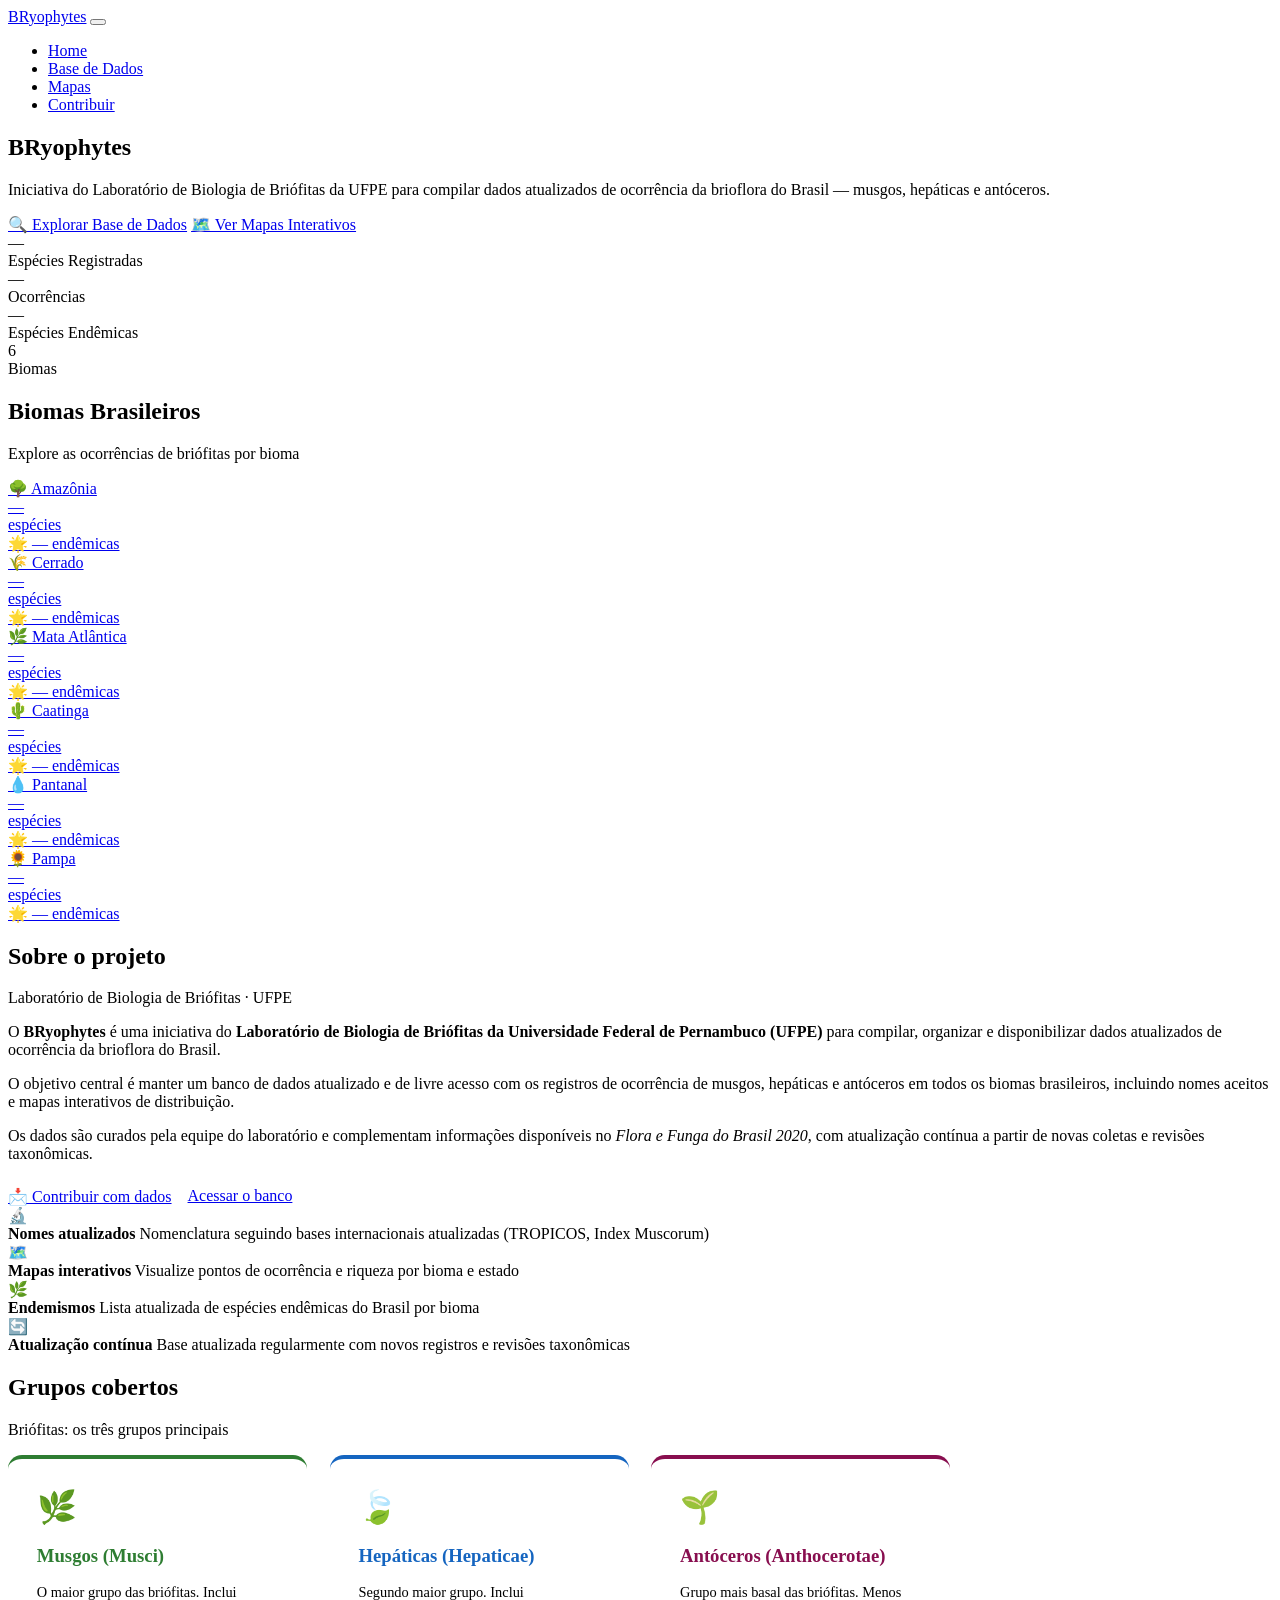
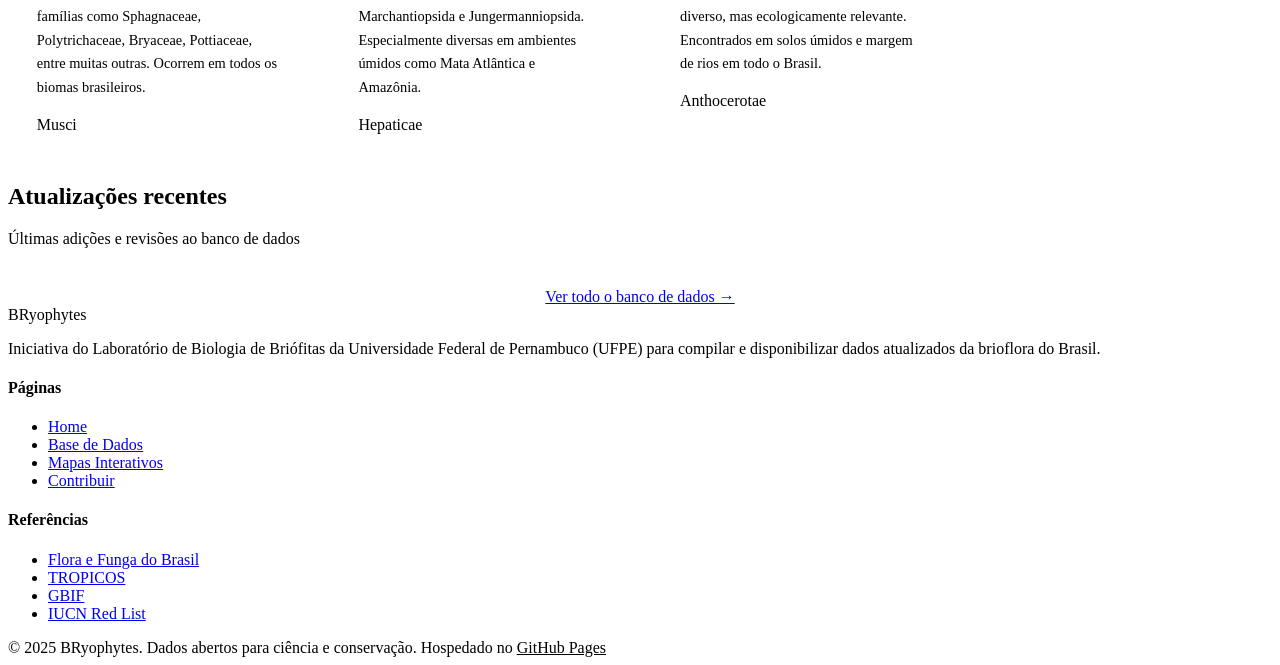
==== index.html @ c642d2b9 "Add files via upload" ====
<!DOCTYPE html>
<html lang="pt-BR">
<head>
    <meta charset="UTF-8">
    <meta name="viewport" content="width=device-width, initial-scale=1.0">
    <title>BRyophytes — Base de Dados de Briófitas do Brasil</title>
    <meta name="description" content="Iniciativa do Laboratório de Biologia de Briófitas da UFPE para compilar e disponibilizar dados atualizados da brioflora do Brasil.">
    <link rel="stylesheet" href="css/style.css">
    <link rel="icon" href="data:image/svg+xml,<svg xmlns='http://www.w3.org/2000/svg' viewBox='0 0 100 100'><text y='.9em' font-size='90'>🌿</text></svg>">
</head>
<body>

<!-- NAVIGATION -->
<nav class="navbar">
    <a class="navbar-brand" href="index.html"><span class="br">BR</span>yophytes</a>
    <button class="hamburger" onclick="toggleMenu()" aria-label="Menu">
        <span></span><span></span><span></span>
    </button>
    <ul class="navbar-menu" id="nav-menu">
        <li><a href="index.html" class="active">Home</a></li>
        <li><a href="database.html">Base de Dados</a></li>
        <li><a href="maps.html">Mapas</a></li>
        <li><a href="contribute.html">Contribuir</a></li>
    </ul>
</nav>

<!-- HERO -->
<section class="hero">
    <div class="hero-content">
        <h1><span class="br">BR</span>yophytes</h1>
        <p class="tagline">Iniciativa do Laboratório de Biologia de Briófitas da UFPE para compilar dados atualizados de ocorrência da brioflora do Brasil — musgos, hepáticas e antóceros.</p>
        <div class="hero-buttons">
            <a href="database.html" class="btn btn-accent">🔍 Explorar Base de Dados</a>
            <a href="maps.html" class="btn btn-outline">🗺️ Ver Mapas Interativos</a>
        </div>
        <div class="hero-stats">
            <div class="stat-card">
                <span class="number" id="stat-species">—</span>
                <div class="label">Espécies Registradas</div>
            </div>
            <div class="stat-card">
                <span class="number" id="stat-records">—</span>
                <div class="label">Ocorrências</div>
            </div>
            <div class="stat-card">
                <span class="number" id="stat-endemic">—</span>
                <div class="label">Espécies Endêmicas</div>
            </div>
            <div class="stat-card">
                <span class="number">6</span>
                <div class="label">Biomas</div>
            </div>
        </div>
    </div>
</section>

<!-- BIOMES -->
<div class="section-full">
    <div class="inner">
        <div class="section-header">
            <h2 class="section-title">Biomas Brasileiros</h2>
            <p class="section-sub">Explore as ocorrências de briófitas por bioma</p>
        </div>
        <div class="biomes-grid" id="biomes-grid">
            <!-- filled by JS -->
        </div>
    </div>
</div>

<!-- ABOUT -->
<div class="section">
    <div class="about-grid">
        <div class="about-text">
            <div class="section-header">
                <h2 class="section-title">Sobre o projeto</h2>
                <p class="section-sub">Laboratório de Biologia de Briófitas · UFPE</p>
            </div>
            <p>O <strong>BRyophytes</strong> é uma iniciativa do <strong>Laboratório de Biologia de Briófitas da Universidade Federal de Pernambuco (UFPE)</strong> para compilar, organizar e disponibilizar dados atualizados de ocorrência da brioflora do Brasil.</p>
            <p>O objetivo central é manter um banco de dados atualizado e de livre acesso com os registros de ocorrência de musgos, hepáticas e antóceros em todos os biomas brasileiros, incluindo nomes aceitos e mapas interativos de distribuição.</p>
            <p>Os dados são curados pela equipe do laboratório e complementam informações disponíveis no <em>Flora e Funga do Brasil 2020</em>, com atualização contínua a partir de novas coletas e revisões taxonômicas.</p>
            <div style="margin-top:1.5rem; display:flex; gap:1rem; flex-wrap:wrap;">
                <a href="contribute.html" class="btn btn-primary">📩 Contribuir com dados</a>
                <a href="database.html" class="btn btn-outline-dark">Acessar o banco</a>
            </div>
        </div>
        <div class="about-features">
            <div class="feature-item">
                <div class="feature-icon">🔬</div>
                <div class="feature-text">
                    <strong>Nomes atualizados</strong>
                    <span>Nomenclatura seguindo bases internacionais atualizadas (TROPICOS, Index Muscorum)</span>
                </div>
            </div>
            <div class="feature-item">
                <div class="feature-icon">🗺️</div>
                <div class="feature-text">
                    <strong>Mapas interativos</strong>
                    <span>Visualize pontos de ocorrência e riqueza por bioma e estado</span>
                </div>
            </div>
            <div class="feature-item">
                <div class="feature-icon">🌿</div>
                <div class="feature-text">
                    <strong>Endemismos</strong>
                    <span>Lista atualizada de espécies endêmicas do Brasil por bioma</span>
                </div>
            </div>
            <div class="feature-item">
                <div class="feature-icon">🔄</div>
                <div class="feature-text">
                    <strong>Atualização contínua</strong>
                    <span>Base atualizada regularmente com novos registros e revisões taxonômicas</span>
                </div>
            </div>
        </div>
    </div>
</div>

<!-- CLASSES -->
<div class="section-full">
    <div class="inner">
        <div class="section-header">
            <h2 class="section-title">Grupos cobertos</h2>
            <p class="section-sub">Briófitas: os três grupos principais</p>
        </div>
        <div style="display:grid; grid-template-columns: repeat(auto-fill, minmax(260px, 1fr)); gap:1.4rem;">
            <div style="background:white; border-radius:14px; padding:1.8rem; box-shadow:var(--shadow); border-top: 4px solid #2E7D32;">
                <div style="font-size:2rem; margin-bottom:0.8rem;">🌿</div>
                <h3 style="color:#2E7D32; margin-bottom:0.5rem;">Musgos (Musci)</h3>
                <p style="color:var(--muted); font-size:0.9rem; line-height:1.65;">O maior grupo das briófitas. Inclui famílias como Sphagnaceae, Polytrichaceae, Bryaceae, Pottiaceae, entre muitas outras. Ocorrem em todos os biomas brasileiros.</p>
                <div style="margin-top:1rem;"><span class="badge badge-musci">Musci</span></div>
            </div>
            <div style="background:white; border-radius:14px; padding:1.8rem; box-shadow:var(--shadow); border-top: 4px solid #1565C0;">
                <div style="font-size:2rem; margin-bottom:0.8rem;">🍃</div>
                <h3 style="color:#1565C0; margin-bottom:0.5rem;">Hepáticas (Hepaticae)</h3>
                <p style="color:var(--muted); font-size:0.9rem; line-height:1.65;">Segundo maior grupo. Inclui Marchantiopsida e Jungermanniopsida. Especialmente diversas em ambientes úmidos como Mata Atlântica e Amazônia.</p>
                <div style="margin-top:1rem;"><span class="badge badge-hepaticae">Hepaticae</span></div>
            </div>
            <div style="background:white; border-radius:14px; padding:1.8rem; box-shadow:var(--shadow); border-top: 4px solid #880E4F;">
                <div style="font-size:2rem; margin-bottom:0.8rem;">🌱</div>
                <h3 style="color:#880E4F; margin-bottom:0.5rem;">Antóceros (Anthocerotae)</h3>
                <p style="color:var(--muted); font-size:0.9rem; line-height:1.65;">Grupo mais basal das briófitas. Menos diverso, mas ecologicamente relevante. Encontrados em solos úmidos e margem de rios em todo o Brasil.</p>
                <div style="margin-top:1rem;"><span class="badge badge-anthocerotae">Anthocerotae</span></div>
            </div>
        </div>
    </div>
</div>

<!-- UPDATES / NEWS -->
<div class="section">
    <div class="section-header">
        <h2 class="section-title">Atualizações recentes</h2>
        <p class="section-sub">Últimas adições e revisões ao banco de dados</p>
    </div>
    <div id="updates-list" style="display:flex; flex-direction:column; gap:0.8rem;">
        <!-- filled by JS -->
    </div>
    <div style="margin-top:1.5rem; text-align:center;">
        <a href="database.html" class="btn btn-primary">Ver todo o banco de dados →</a>
    </div>
</div>

<!-- FOOTER -->
<footer>
    <div class="footer-inner">
        <div class="footer-brand">
            <div class="footer-brand-name"><span class="br">BR</span>yophytes</div>
            <p>Iniciativa do Laboratório de Biologia de Briófitas da Universidade Federal de Pernambuco (UFPE) para compilar e disponibilizar dados atualizados da brioflora do Brasil.</p>
        </div>
        <div class="footer-col">
            <h4>Páginas</h4>
            <ul>
                <li><a href="index.html">Home</a></li>
                <li><a href="database.html">Base de Dados</a></li>
                <li><a href="maps.html">Mapas Interativos</a></li>
                <li><a href="contribute.html">Contribuir</a></li>
            </ul>
        </div>
        <div class="footer-col">
            <h4>Referências</h4>
            <ul>
                <li><a href="https://floradobrasil.jbrj.gov.br/" target="_blank">Flora e Funga do Brasil</a></li>
                <li><a href="http://www.tropicos.org/" target="_blank">TROPICOS</a></li>
                <li><a href="https://www.gbif.org/" target="_blank">GBIF</a></li>
                <li><a href="https://www.iucnredlist.org/" target="_blank">IUCN Red List</a></li>
            </ul>
        </div>
    </div>
    <div class="footer-bottom">
        <span>© 2025 BRyophytes. Dados abertos para ciência e conservação.</span>
        <span>Hospedado no <a href="https://pages.github.com/" target="_blank" style="color:var(--accent);">GitHub Pages</a></span>
    </div>
</footer>

<script src="data/bryophytes_data.js"></script>
<script>
// Toggle mobile menu
function toggleMenu() {
    document.getElementById('nav-menu').classList.toggle('open');
}

// Biome definitions
const biomes = [
    { id: 'Amazônia',     label: 'Amazônia',      icon: '🌳', css: 'bg-amazonia' },
    { id: 'Cerrado',      label: 'Cerrado',        icon: '🌾', css: 'bg-cerrado'  },
    { id: 'Mata Atlântica', label: 'Mata Atlântica', icon: '🌿', css: 'bg-mata'  },
    { id: 'Caatinga',     label: 'Caatinga',       icon: '🌵', css: 'bg-caatinga' },
    { id: 'Pantanal',     label: 'Pantanal',       icon: '💧', css: 'bg-pantanal' },
    { id: 'Pampa',        label: 'Pampa',          icon: '🌻', css: 'bg-pampa'    },
];

// Carregar dados do JS embutido
(function init() {
    const fallback = () => {
        const grid = document.getElementById('biomes-grid');
        biomes.forEach(b => {
            const card = document.createElement('a');
            card.href = 'database.html';
            card.className = 'biome-card';
            card.innerHTML = `<div class="biome-header ${b.css}"><span class="biome-icon">${b.icon}</span> ${b.label}</div>
                <div class="biome-body"><div class="sp-count">—</div><div class="sp-label">espécies</div><div class="sp-endemic">🌟 — endêmicas</div></div>`;
            grid.appendChild(card);
        });
    };

    if (typeof window.BRYO === 'undefined') { fallback(); return; }

    const H = window.BRYO.H;
    const data = window.BRYO.R.map(r => { const o={}; H.forEach((h,i)=>o[h]=r[i]!=null?String(r[i]):''); return o; });

    {  // same logic as before, just using data directly
        const species    = [...new Set(data.map(r => r.species))].filter(Boolean);
        const endemics   = data.filter(r => r.endemic && r.endemic.toLowerCase() === 'sim')
                               .map(r => r.species);
        const uniqEndemic = [...new Set(endemics)];

        // Stats
        document.getElementById('stat-species').textContent = species.length.toLocaleString('pt-BR');
        document.getElementById('stat-records').textContent  = data.length.toLocaleString('pt-BR');
        document.getElementById('stat-endemic').textContent  = uniqEndemic.length.toLocaleString('pt-BR');

        // Biomes grid
        const grid = document.getElementById('biomes-grid');
        biomes.forEach(b => {
            const biomeRecords = data.filter(r => r.biome === b.id);
            const biomeSpecies = [...new Set(biomeRecords.map(r => r.species))].filter(Boolean);
            const biomeEndemic = [...new Set(biomeRecords.filter(r => r.endemic && r.endemic.toLowerCase() === 'sim').map(r => r.species))];
            const card = document.createElement('a');
            card.href = `database.html?biome=${encodeURIComponent(b.id)}`;
            card.className = 'biome-card';
            card.innerHTML = `
                <div class="biome-header ${b.css}">
                    <span class="biome-icon">${b.icon}</span> ${b.label}
                </div>
                <div class="biome-body">
                    <div class="sp-count">${biomeSpecies.length}</div>
                    <div class="sp-label">espécies registradas</div>
                    <div class="sp-endemic">🌟 ${biomeEndemic.length} endêmicas</div>
                </div>`;
            grid.appendChild(card);
        });

        // Recent updates (last 5 records by year, sorted desc)
        const sorted = [...data].sort((a,b) => (b.year||0) - (a.year||0)).slice(0, 5);
        const ul = document.getElementById('updates-list');
        sorted.forEach(r => {
            const div = document.createElement('div');
            div.style.cssText = 'background:white; border-radius:10px; padding:1rem 1.3rem; box-shadow:var(--shadow); display:flex; gap:1rem; align-items:center;';
            div.innerHTML = `
                <div style="font-size:1.4rem;">🌿</div>
                <div>
                    <span style="font-style:italic; font-weight:600; color:var(--primary);">${r.species || '—'}</span>
                    <span style="color:var(--muted); font-size:0.85rem;"> ${r.author ? '(' + r.author + ')' : ''}</span>
                    <div style="font-size:0.82rem; color:var(--muted); margin-top:0.2rem;">
                        ${r.family || ''} · ${r.biome || ''} · ${r.state || ''} · ${r.year || ''}
                    </div>
                </div>`;
            ul.appendChild(div);
        });
    }
})();
</script>
</body>
</html>
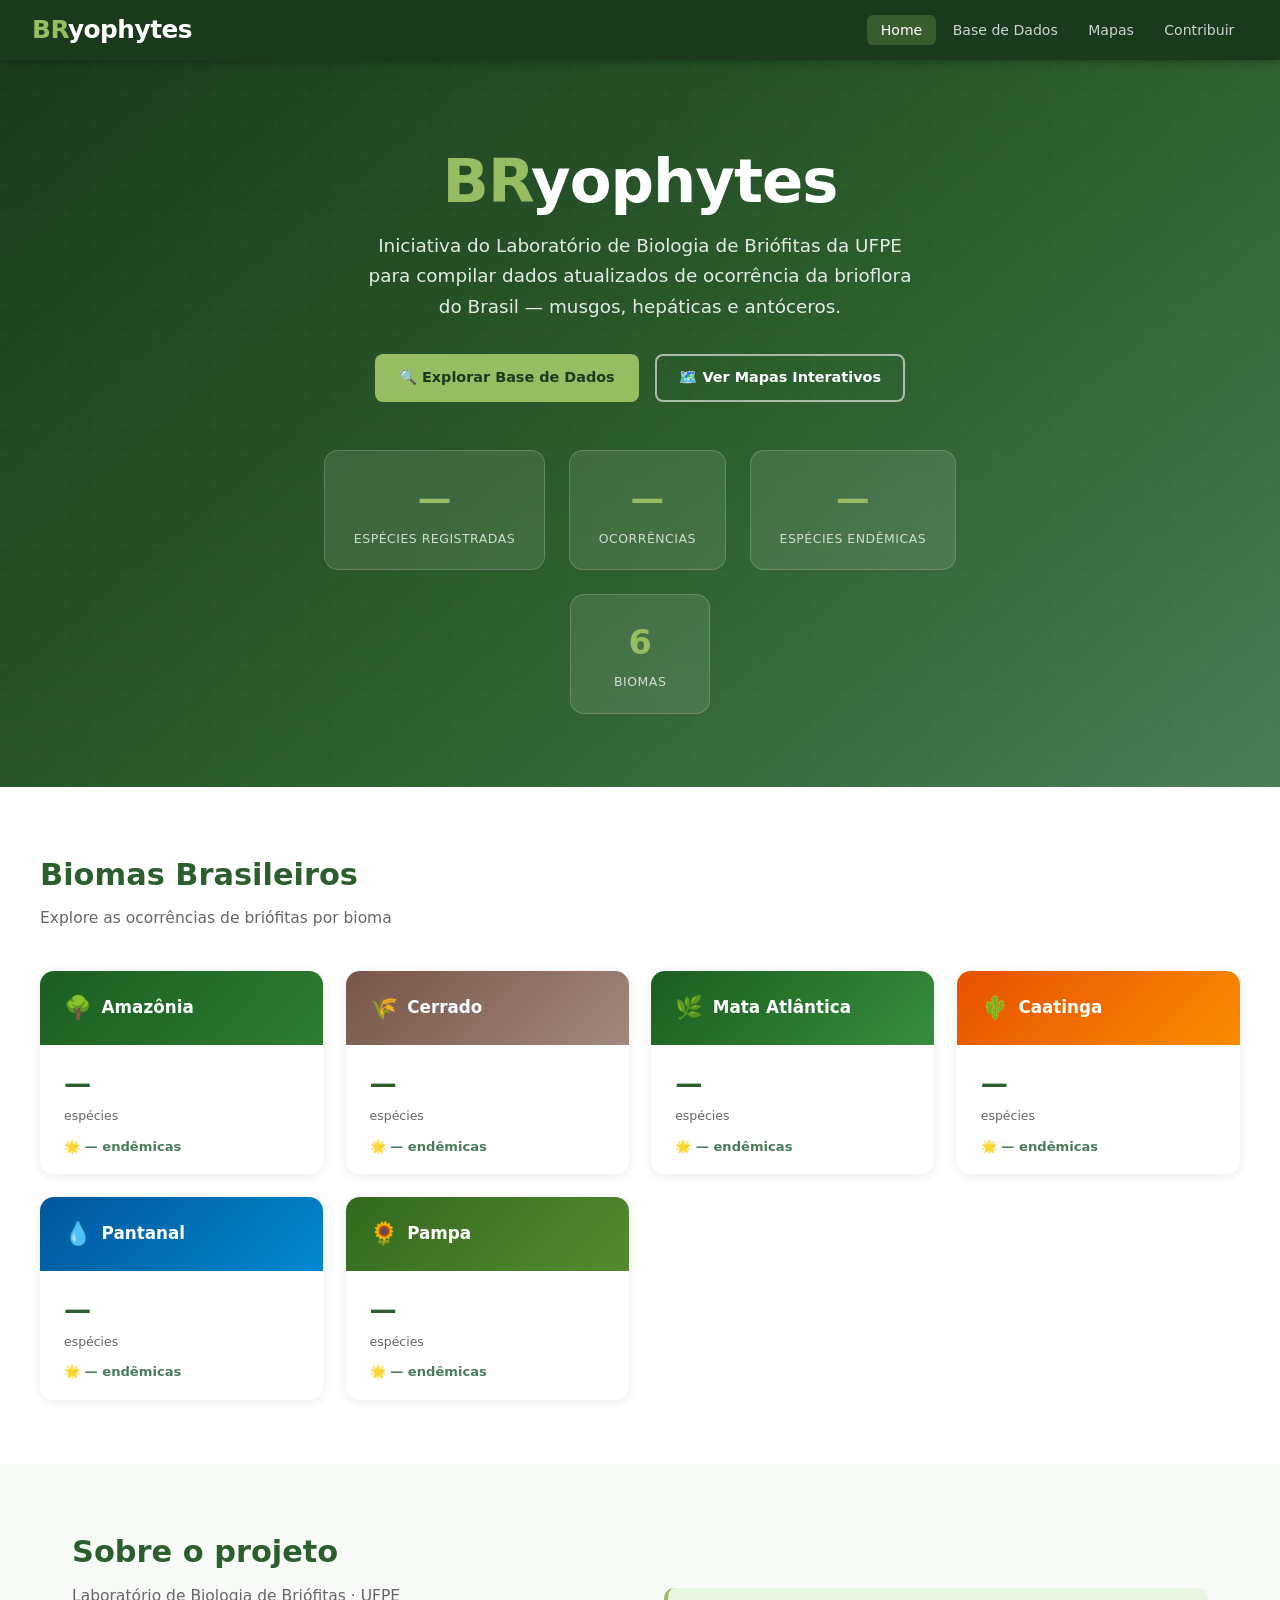
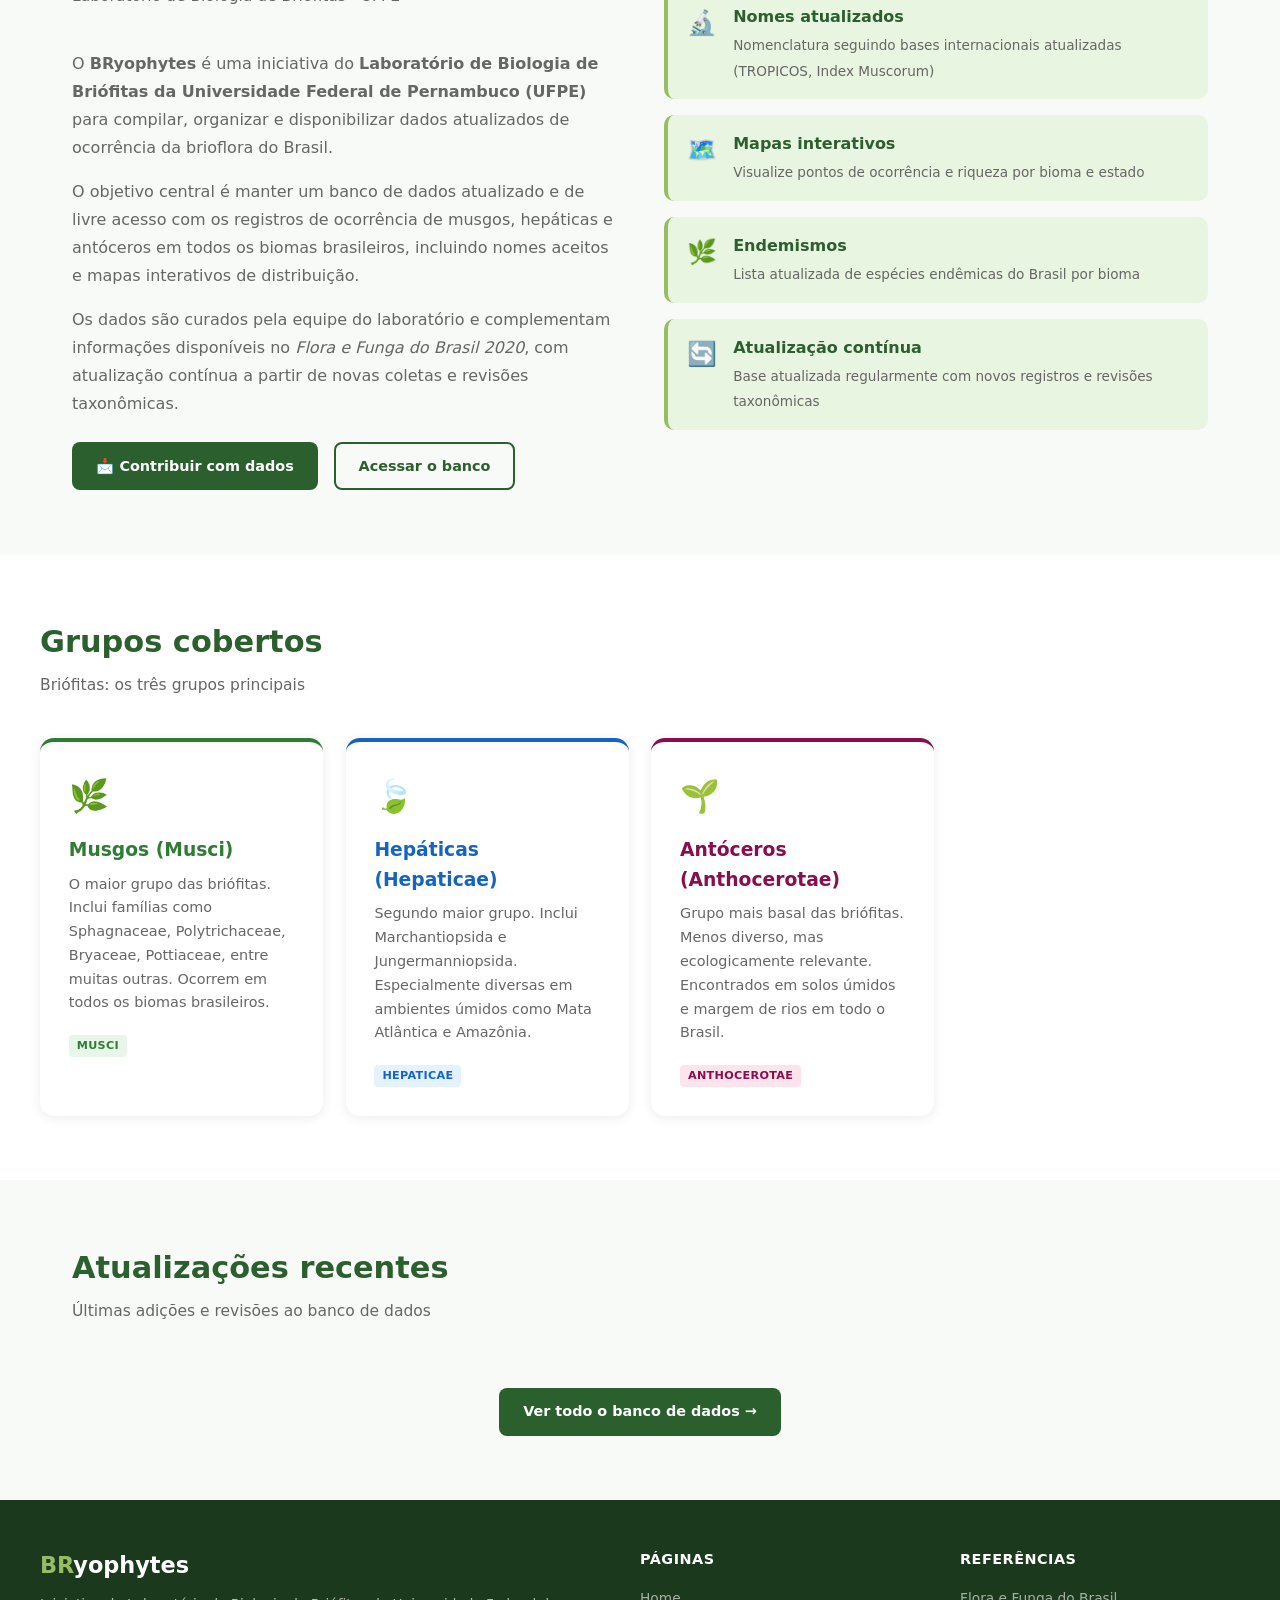
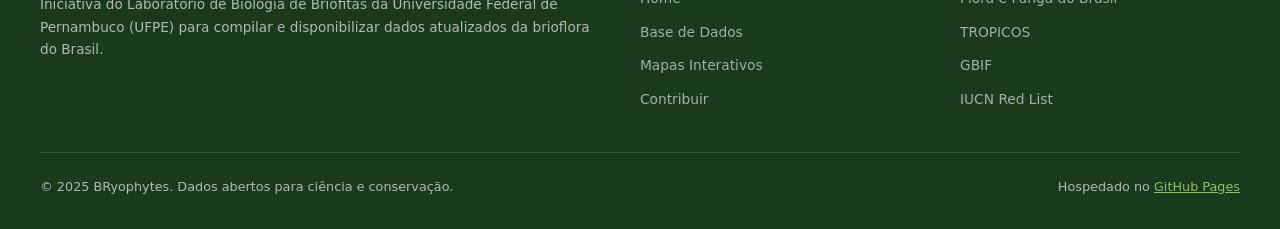
==== commit 9a71bcc8: "Add files via upload" ====
--- a/index.html
+++ b/index.html
@@ -5,7 +5,7 @@
     <meta name="viewport" content="width=device-width, initial-scale=1.0">
     <title>BRyophytes — Base de Dados de Briófitas do Brasil</title>
     <meta name="description" content="Iniciativa do Laboratório de Biologia de Briófitas da UFPE para compilar e disponibilizar dados atualizados da brioflora do Brasil.">
-    <link rel="stylesheet" href="css/style.css">
+    <link rel="stylesheet" href="style.css">
     <link rel="icon" href="data:image/svg+xml,<svg xmlns='http://www.w3.org/2000/svg' viewBox='0 0 100 100'><text y='.9em' font-size='90'>🌿</text></svg>">
 </head>
 <body>
@@ -192,7 +192,7 @@
     </div>
 </footer>
 
-<script src="data/bryophytes_data.js"></script>
+<script src="bryophytes_data.js"></script>
 <script>
 // Toggle mobile menu
 function toggleMenu() {
--- a/style.css
+++ b/style.css
@@ -0,0 +1,545 @@
+/* =============================================
+   BRyophytes - Base de Dados de Briófitas do Brasil
+   Stylesheet compartilhado - GitHub Pages
+   ============================================= */
+
+:root {
+    --primary:   #2C5F2E;
+    --secondary: #4A7C59;
+    --accent:    #97BC62;
+    --light:     #E8F5E0;
+    --dark:      #1B3A1D;
+    --text:      #2d2d2d;
+    --muted:     #666;
+    --border:    #e0e0e0;
+    --white:     #ffffff;
+    --shadow:    0 2px 12px rgba(0,0,0,0.08);
+}
+
+*, *::before, *::after { box-sizing: border-box; margin: 0; padding: 0; }
+
+html { scroll-behavior: smooth; }
+
+body {
+    font-family: 'Segoe UI', system-ui, -apple-system, sans-serif;
+    color: var(--text);
+    background: #f7faf7;
+    line-height: 1.6;
+}
+
+/* ---- NAVIGATION ---- */
+.navbar {
+    background: var(--dark);
+    padding: 0 2rem;
+    display: flex;
+    justify-content: space-between;
+    align-items: center;
+    position: sticky;
+    top: 0;
+    z-index: 1000;
+    box-shadow: 0 2px 10px rgba(0,0,0,0.3);
+    min-height: 60px;
+}
+
+.navbar-brand {
+    font-size: 1.55rem;
+    font-weight: 800;
+    color: var(--white);
+    text-decoration: none;
+    letter-spacing: -0.5px;
+}
+
+.navbar-brand .br { color: var(--accent); }
+
+.navbar-menu {
+    display: flex;
+    gap: 0.2rem;
+    list-style: none;
+}
+
+.navbar-menu a {
+    color: rgba(255,255,255,0.78);
+    text-decoration: none;
+    font-size: 0.88rem;
+    font-weight: 500;
+    padding: 0.45rem 0.85rem;
+    border-radius: 6px;
+    transition: all 0.2s;
+}
+
+.navbar-menu a:hover,
+.navbar-menu a.active {
+    color: var(--white);
+    background: rgba(151,188,98,0.25);
+}
+
+.hamburger { display: none; background: none; border: none; cursor: pointer; }
+.hamburger span { display: block; width: 24px; height: 2px; background: white; margin: 5px 0; border-radius: 2px; }
+
+/* ---- HERO ---- */
+.hero {
+    background: linear-gradient(140deg, var(--dark) 0%, #2C5F2E 55%, #4A7C59 100%);
+    color: white;
+    padding: 5.5rem 2rem 4.5rem;
+    text-align: center;
+    position: relative;
+    overflow: hidden;
+}
+
+.hero::before {
+    content: '';
+    position: absolute;
+    inset: 0;
+    background: url("data:image/svg+xml,%3Csvg width='60' height='60' viewBox='0 0 60 60' xmlns='http://www.w3.org/2000/svg'%3E%3Cg fill='none' fill-rule='evenodd'%3E%3Cg fill='%2397BC62' fill-opacity='0.06'%3E%3Cpath d='M36 34v-4h-2v4h-4v2h4v4h2v-4h4v-2h-4zm0-30V0h-2v4h-4v2h4v4h2V6h4V4h-4zM6 34v-4H4v4H0v2h4v4h2v-4h4v-2H6zM6 4V0H4v4H0v2h4v4h2V6h4V4H6z'/%3E%3C/g%3E%3C/g%3E%3C/svg%3E");
+    opacity: 0.4;
+}
+
+.hero-content { position: relative; z-index: 1; max-width: 750px; margin: 0 auto; }
+
+.hero h1 {
+    font-size: 3.8rem;
+    font-weight: 800;
+    letter-spacing: -1px;
+    margin-bottom: 1rem;
+    line-height: 1.1;
+}
+
+.hero h1 .br { color: var(--accent); }
+
+.hero .tagline {
+    font-size: 1.15rem;
+    opacity: 0.88;
+    max-width: 560px;
+    margin: 0 auto 2rem;
+    line-height: 1.65;
+}
+
+.hero-buttons { display: flex; gap: 1rem; justify-content: center; flex-wrap: wrap; margin-bottom: 3rem; }
+
+.hero-stats {
+    display: flex;
+    gap: 1.5rem;
+    justify-content: center;
+    flex-wrap: wrap;
+    margin-top: 0.5rem;
+}
+
+.stat-card {
+    background: rgba(255,255,255,0.1);
+    border: 1px solid rgba(255,255,255,0.18);
+    border-radius: 14px;
+    padding: 1.3rem 1.8rem;
+    min-width: 140px;
+    backdrop-filter: blur(8px);
+}
+
+.stat-card .number {
+    font-size: 2.1rem;
+    font-weight: 800;
+    color: var(--accent);
+    display: block;
+}
+
+.stat-card .label {
+    font-size: 0.78rem;
+    opacity: 0.75;
+    margin-top: 0.2rem;
+    text-transform: uppercase;
+    letter-spacing: 0.5px;
+}
+
+/* ---- SECTIONS ---- */
+.section { padding: 4rem 2rem; max-width: 1200px; margin: 0 auto; }
+.section-full { padding: 4rem 2rem; background: var(--white); }
+.section-full .inner { max-width: 1200px; margin: 0 auto; }
+
+.section-header { margin-bottom: 2.5rem; }
+.section-title { font-size: 1.9rem; font-weight: 700; color: var(--primary); margin-bottom: 0.4rem; }
+.section-sub { color: var(--muted); font-size: 0.97rem; }
+
+/* ---- BIOMES GRID ---- */
+.biomes-grid {
+    display: grid;
+    grid-template-columns: repeat(auto-fill, minmax(280px, 1fr));
+    gap: 1.4rem;
+}
+
+.biome-card {
+    border-radius: 14px;
+    overflow: hidden;
+    box-shadow: var(--shadow);
+    transition: transform 0.2s, box-shadow 0.2s;
+    text-decoration: none;
+    color: inherit;
+}
+
+.biome-card:hover {
+    transform: translateY(-4px);
+    box-shadow: 0 8px 24px rgba(0,0,0,0.14);
+}
+
+.biome-header {
+    padding: 1.2rem 1.5rem;
+    color: white;
+    font-weight: 700;
+    font-size: 1.05rem;
+    display: flex;
+    align-items: center;
+    gap: 0.6rem;
+}
+
+.biome-header .biome-icon { font-size: 1.4rem; }
+
+.biome-body { padding: 1.1rem 1.5rem; background: var(--white); }
+.biome-body .sp-count { font-size: 1.7rem; font-weight: 800; color: var(--primary); }
+.biome-body .sp-label { font-size: 0.78rem; color: var(--muted); }
+.biome-body .sp-endemic { margin-top: 0.6rem; font-size: 0.82rem; color: var(--secondary); font-weight: 600; }
+
+.bg-amazonia     { background: linear-gradient(135deg, #1B5E20, #2E7D32); }
+.bg-cerrado      { background: linear-gradient(135deg, #795548, #A1887F); }
+.bg-mata         { background: linear-gradient(135deg, #1B5E20, #388E3C); }
+.bg-caatinga     { background: linear-gradient(135deg, #E65100, #FB8C00); }
+.bg-pantanal     { background: linear-gradient(135deg, #01579B, #0288D1); }
+.bg-pampa        { background: linear-gradient(135deg, #33691E, #558B2F); }
+
+/* ---- ABOUT SECTION ---- */
+.about-grid {
+    display: grid;
+    grid-template-columns: 1fr 1fr;
+    gap: 3rem;
+    align-items: center;
+}
+
+.about-text p { color: var(--muted); line-height: 1.75; margin-bottom: 1rem; }
+.about-text p:last-child { margin-bottom: 0; }
+
+.about-features { display: flex; flex-direction: column; gap: 1rem; }
+
+.feature-item {
+    display: flex;
+    gap: 1rem;
+    align-items: flex-start;
+    padding: 1rem 1.2rem;
+    background: var(--light);
+    border-radius: 10px;
+    border-left: 4px solid var(--accent);
+}
+
+.feature-icon { font-size: 1.5rem; flex-shrink: 0; }
+.feature-text strong { display: block; font-weight: 700; color: var(--primary); margin-bottom: 0.15rem; }
+.feature-text span { font-size: 0.85rem; color: var(--muted); }
+
+/* ---- BUTTONS ---- */
+.btn {
+    display: inline-flex;
+    align-items: center;
+    gap: 0.4rem;
+    padding: 0.65rem 1.4rem;
+    border-radius: 8px;
+    font-weight: 600;
+    font-size: 0.9rem;
+    text-decoration: none;
+    cursor: pointer;
+    border: 2px solid transparent;
+    transition: all 0.2s;
+}
+
+.btn-primary { background: var(--primary); color: white; }
+.btn-primary:hover { background: var(--secondary); color: white; }
+
+.btn-accent { background: var(--accent); color: var(--dark); }
+.btn-accent:hover { background: #a8cc70; color: var(--dark); }
+
+.btn-outline { background: transparent; color: white; border-color: rgba(255,255,255,0.6); }
+.btn-outline:hover { background: rgba(255,255,255,0.12); color: white; }
+
+.btn-outline-dark { background: transparent; color: var(--primary); border-color: var(--primary); }
+.btn-outline-dark:hover { background: var(--primary); color: white; }
+
+.btn-sm { padding: 0.4rem 0.9rem; font-size: 0.82rem; }
+
+/* ---- DATABASE PAGE ---- */
+.db-toolbar {
+    background: var(--white);
+    border-radius: 14px;
+    padding: 1.5rem;
+    box-shadow: var(--shadow);
+    margin-bottom: 1.5rem;
+}
+
+.search-input {
+    width: 100%;
+    padding: 0.75rem 1.1rem;
+    border: 2px solid var(--border);
+    border-radius: 10px;
+    font-size: 0.97rem;
+    outline: none;
+    transition: border-color 0.2s;
+    margin-bottom: 1rem;
+    background: #fafafa;
+}
+
+.search-input:focus { border-color: var(--secondary); background: white; }
+
+.filter-row {
+    display: grid;
+    grid-template-columns: repeat(auto-fill, minmax(160px, 1fr));
+    gap: 0.8rem;
+}
+
+.filter-select {
+    padding: 0.55rem 0.9rem;
+    border: 2px solid var(--border);
+    border-radius: 8px;
+    font-size: 0.85rem;
+    outline: none;
+    background: white;
+    cursor: pointer;
+    transition: border-color 0.2s;
+}
+
+.filter-select:focus { border-color: var(--secondary); }
+
+.results-bar {
+    display: flex;
+    justify-content: space-between;
+    align-items: center;
+    margin-bottom: 0.8rem;
+    font-size: 0.87rem;
+    color: var(--muted);
+}
+
+.table-wrap { overflow-x: auto; border-radius: 14px; box-shadow: var(--shadow); }
+
+.sp-table { width: 100%; border-collapse: collapse; background: white; font-size: 0.86rem; }
+
+.sp-table thead th {
+    background: var(--primary);
+    color: white;
+    padding: 0.85rem 1rem;
+    text-align: left;
+    font-weight: 600;
+    white-space: nowrap;
+    cursor: pointer;
+    user-select: none;
+}
+
+.sp-table thead th:hover { background: var(--secondary); }
+.sp-table thead th .sort-icon { opacity: 0.6; margin-left: 0.3rem; font-size: 0.75rem; }
+
+.sp-table tbody td { padding: 0.75rem 1rem; border-bottom: 1px solid #f0f0f0; }
+.sp-table tbody tr:last-child td { border-bottom: none; }
+.sp-table tbody tr:hover td { background: #f4faf4; }
+
+.sp-name { font-style: italic; font-weight: 600; color: var(--primary); }
+
+.badge {
+    display: inline-block;
+    font-size: 0.7rem;
+    font-weight: 700;
+    padding: 0.15rem 0.5rem;
+    border-radius: 4px;
+    text-transform: uppercase;
+    letter-spacing: 0.3px;
+}
+
+.badge-endemic     { background: #FFF9C4; color: #795548; border: 1px solid #F9A825; }
+.badge-not-endemic { background: #ECEFF1; color: #546E7A; }
+.badge-musci       { background: #E8F5E9; color: #2E7D32; }
+.badge-hepaticae   { background: #E3F2FD; color: #1565C0; }
+.badge-anthocerotae{ background: #FCE4EC; color: #880E4F; }
+
+.pagination {
+    display: flex;
+    justify-content: center;
+    gap: 0.4rem;
+    margin-top: 1.5rem;
+    flex-wrap: wrap;
+}
+
+.page-btn {
+    padding: 0.45rem 0.85rem;
+    border: 2px solid var(--border);
+    border-radius: 7px;
+    background: white;
+    cursor: pointer;
+    font-size: 0.85rem;
+    font-weight: 500;
+    transition: all 0.15s;
+}
+
+.page-btn:hover { border-color: var(--primary); color: var(--primary); }
+.page-btn.active { background: var(--primary); color: white; border-color: var(--primary); }
+.page-btn:disabled { opacity: 0.4; cursor: not-allowed; }
+
+/* ---- MAP PAGE ---- */
+#map {
+    width: 100%;
+    height: 560px;
+    border-radius: 14px;
+    overflow: hidden;
+    box-shadow: 0 4px 20px rgba(0,0,0,0.12);
+}
+
+.map-controls {
+    display: flex;
+    gap: 0.6rem;
+    flex-wrap: wrap;
+    margin-bottom: 1rem;
+}
+
+.map-btn {
+    padding: 0.4rem 1rem;
+    border: 2px solid var(--border);
+    border-radius: 20px;
+    background: white;
+    cursor: pointer;
+    font-size: 0.83rem;
+    font-weight: 600;
+    transition: all 0.2s;
+    white-space: nowrap;
+}
+
+.map-btn:hover, .map-btn.active {
+    background: var(--primary);
+    color: white;
+    border-color: var(--primary);
+}
+
+.map-legend {
+    background: white;
+    border-radius: 12px;
+    padding: 1.2rem;
+    box-shadow: var(--shadow);
+    margin-top: 1rem;
+    display: flex;
+    gap: 1.2rem;
+    flex-wrap: wrap;
+    align-items: center;
+}
+
+.legend-item { display: flex; align-items: center; gap: 0.4rem; font-size: 0.82rem; }
+.legend-dot { width: 12px; height: 12px; border-radius: 50%; flex-shrink: 0; }
+
+/* ---- CONTRIBUTE PAGE ---- */
+.steps-grid {
+    display: grid;
+    grid-template-columns: repeat(auto-fill, minmax(260px, 1fr));
+    gap: 1.5rem;
+    margin-bottom: 2.5rem;
+}
+
+.step-card {
+    background: white;
+    border-radius: 14px;
+    padding: 1.8rem;
+    box-shadow: var(--shadow);
+    position: relative;
+}
+
+.step-number {
+    width: 38px; height: 38px;
+    background: var(--primary);
+    color: white;
+    border-radius: 50%;
+    display: flex; align-items: center; justify-content: center;
+    font-weight: 800;
+    font-size: 1rem;
+    margin-bottom: 1rem;
+}
+
+.step-card h3 { font-size: 1.05rem; color: var(--primary); margin-bottom: 0.5rem; }
+.step-card p { font-size: 0.88rem; color: var(--muted); line-height: 1.65; }
+
+.data-template {
+    background: white;
+    border-radius: 14px;
+    padding: 2rem;
+    box-shadow: var(--shadow);
+    margin-bottom: 2rem;
+}
+
+.data-template h3 { color: var(--primary); margin-bottom: 1rem; }
+
+.template-table { width: 100%; border-collapse: collapse; font-size: 0.85rem; }
+.template-table th { background: var(--light); color: var(--primary); padding: 0.7rem 1rem; text-align: left; border-bottom: 2px solid var(--border); }
+.template-table td { padding: 0.65rem 1rem; border-bottom: 1px solid var(--border); color: var(--muted); }
+.template-table td:first-child { font-weight: 600; color: var(--text); }
+
+.contact-box {
+    background: linear-gradient(135deg, var(--primary), var(--secondary));
+    color: white;
+    border-radius: 14px;
+    padding: 2.5rem;
+    text-align: center;
+}
+
+.contact-box h3 { font-size: 1.5rem; margin-bottom: 0.6rem; }
+.contact-box p { opacity: 0.85; margin-bottom: 1.5rem; }
+.contact-email { font-size: 1.1rem; font-weight: 700; color: var(--accent); }
+
+/* ---- FOOTER ---- */
+footer {
+    background: var(--dark);
+    color: rgba(255,255,255,0.65);
+    padding: 3rem 2rem 2rem;
+    margin-top: 0;
+}
+
+.footer-inner {
+    max-width: 1200px;
+    margin: 0 auto;
+    display: grid;
+    grid-template-columns: 2fr 1fr 1fr;
+    gap: 2.5rem;
+    padding-bottom: 2rem;
+    border-bottom: 1px solid rgba(255,255,255,0.1);
+}
+
+.footer-brand-name { font-size: 1.4rem; font-weight: 800; color: white; margin-bottom: 0.6rem; }
+.footer-brand-name .br { color: var(--accent); }
+.footer-brand p { font-size: 0.85rem; line-height: 1.65; }
+
+.footer-col h4 { color: white; font-size: 0.9rem; font-weight: 700; margin-bottom: 0.9rem; text-transform: uppercase; letter-spacing: 0.5px; }
+.footer-col ul { list-style: none; }
+.footer-col ul li { margin-bottom: 0.5rem; }
+.footer-col ul li a { color: rgba(255,255,255,0.6); text-decoration: none; font-size: 0.86rem; transition: color 0.2s; }
+.footer-col ul li a:hover { color: var(--accent); }
+
+.footer-bottom {
+    max-width: 1200px;
+    margin: 1.5rem auto 0;
+    font-size: 0.8rem;
+    display: flex;
+    justify-content: space-between;
+    align-items: center;
+    flex-wrap: wrap;
+    gap: 0.5rem;
+}
+
+/* ---- UTILITIES ---- */
+.text-center { text-align: center; }
+.mt-1 { margin-top: 0.5rem; }
+.mt-2 { margin-top: 1rem; }
+.mt-3 { margin-top: 1.5rem; }
+.mt-4 { margin-top: 2rem; }
+.mb-1 { margin-bottom: 0.5rem; }
+.mb-2 { margin-bottom: 1rem; }
+.tag-row { display: flex; gap: 0.4rem; flex-wrap: wrap; }
+
+/* ---- RESPONSIVE ---- */
+@media (max-width: 900px) {
+    .about-grid { grid-template-columns: 1fr; gap: 2rem; }
+    .footer-inner { grid-template-columns: 1fr 1fr; }
+}
+
+@media (max-width: 650px) {
+    .hero h1 { font-size: 2.6rem; }
+    .navbar { padding: 0 1rem; }
+    .navbar-menu { display: none; flex-direction: column; position: absolute; top: 60px; left: 0; right: 0; background: var(--dark); padding: 1rem; }
+    .navbar-menu.open { display: flex; }
+    .hamburger { display: block; }
+    .footer-inner { grid-template-columns: 1fr; }
+    .section { padding: 3rem 1.2rem; }
+    .hero { padding: 3.5rem 1.2rem 3rem; }
+}
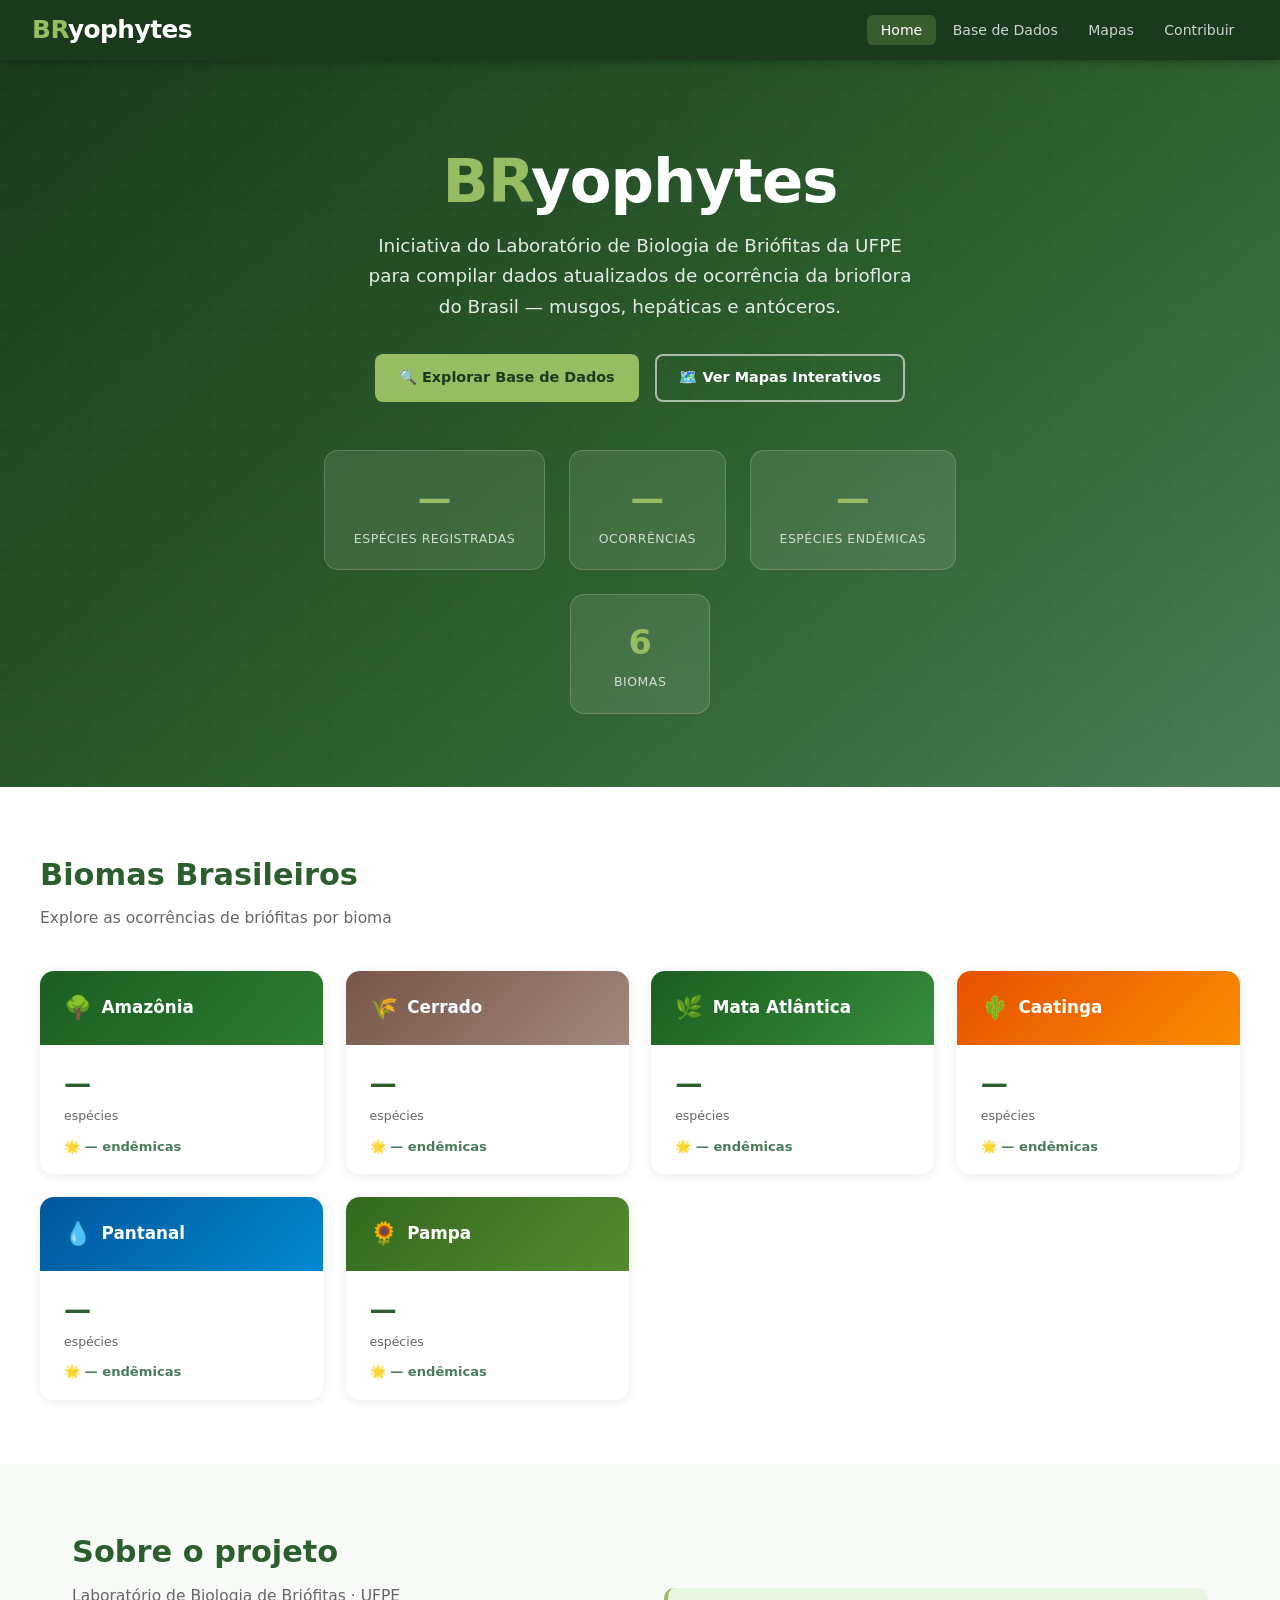
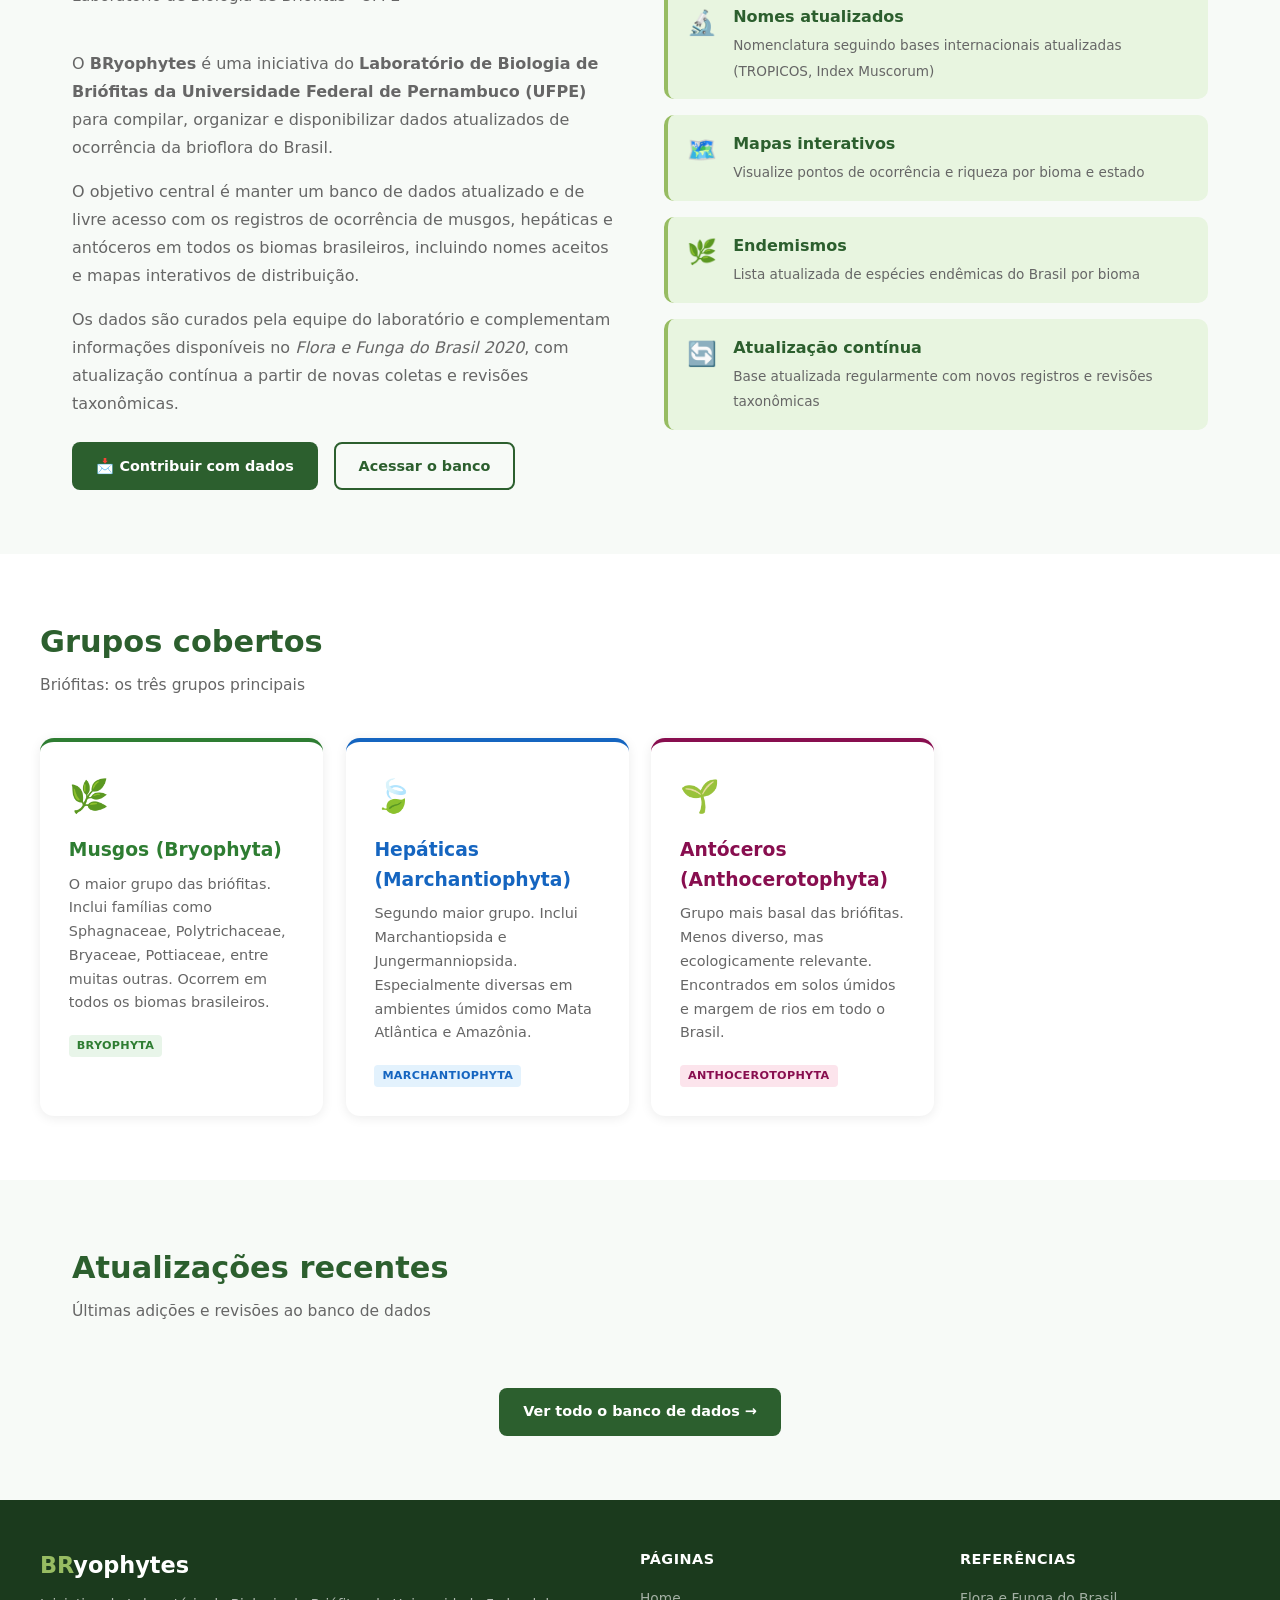
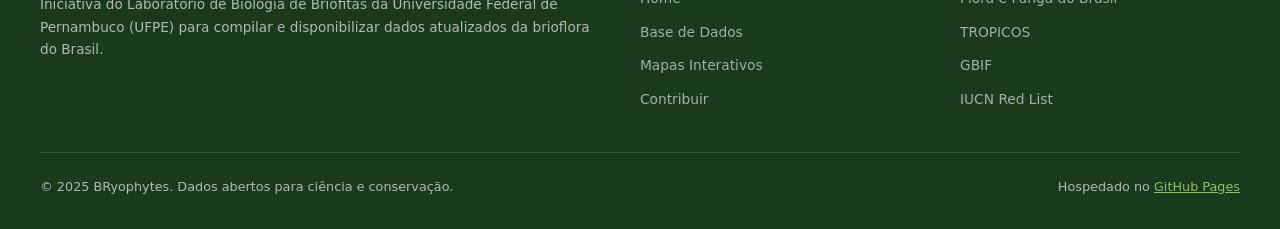
==== commit 66e7b9ff: "### Update taxonomic classification and fix data loading error * **Key features implemented:**   - U" ====
--- a/index.html
+++ b/index.html
@@ -126,21 +126,21 @@
         <div style="display:grid; grid-template-columns: repeat(auto-fill, minmax(260px, 1fr)); gap:1.4rem;">
             <div style="background:white; border-radius:14px; padding:1.8rem; box-shadow:var(--shadow); border-top: 4px solid #2E7D32;">
                 <div style="font-size:2rem; margin-bottom:0.8rem;">🌿</div>
-                <h3 style="color:#2E7D32; margin-bottom:0.5rem;">Musgos (Musci)</h3>
+                <h3 style="color:#2E7D32; margin-bottom:0.5rem;">Musgos (Bryophyta)</h3>
                 <p style="color:var(--muted); font-size:0.9rem; line-height:1.65;">O maior grupo das briófitas. Inclui famílias como Sphagnaceae, Polytrichaceae, Bryaceae, Pottiaceae, entre muitas outras. Ocorrem em todos os biomas brasileiros.</p>
-                <div style="margin-top:1rem;"><span class="badge badge-musci">Musci</span></div>
+                <div style="margin-top:1rem;"><span class="badge badge-bryophyta">Bryophyta</span></div>
             </div>
             <div style="background:white; border-radius:14px; padding:1.8rem; box-shadow:var(--shadow); border-top: 4px solid #1565C0;">
                 <div style="font-size:2rem; margin-bottom:0.8rem;">🍃</div>
-                <h3 style="color:#1565C0; margin-bottom:0.5rem;">Hepáticas (Hepaticae)</h3>
+                <h3 style="color:#1565C0; margin-bottom:0.5rem;">Hepáticas (Marchantiophyta)</h3>
                 <p style="color:var(--muted); font-size:0.9rem; line-height:1.65;">Segundo maior grupo. Inclui Marchantiopsida e Jungermanniopsida. Especialmente diversas em ambientes úmidos como Mata Atlântica e Amazônia.</p>
-                <div style="margin-top:1rem;"><span class="badge badge-hepaticae">Hepaticae</span></div>
+                <div style="margin-top:1rem;"><span class="badge badge-marchantiophyta">Marchantiophyta</span></div>
             </div>
             <div style="background:white; border-radius:14px; padding:1.8rem; box-shadow:var(--shadow); border-top: 4px solid #880E4F;">
                 <div style="font-size:2rem; margin-bottom:0.8rem;">🌱</div>
-                <h3 style="color:#880E4F; margin-bottom:0.5rem;">Antóceros (Anthocerotae)</h3>
+                <h3 style="color:#880E4F; margin-bottom:0.5rem;">Antóceros (Anthocerotophyta)</h3>
                 <p style="color:var(--muted); font-size:0.9rem; line-height:1.65;">Grupo mais basal das briófitas. Menos diverso, mas ecologicamente relevante. Encontrados em solos úmidos e margem de rios em todo o Brasil.</p>
-                <div style="margin-top:1rem;"><span class="badge badge-anthocerotae">Anthocerotae</span></div>
+                <div style="margin-top:1rem;"><span class="badge badge-anthocerotophyta">Anthocerotophyta</span></div>
             </div>
         </div>
     </div>
--- a/style.css
+++ b/style.css
@@ -343,11 +343,11 @@
     letter-spacing: 0.3px;
 }
 
-.badge-endemic     { background: #FFF9C4; color: #795548; border: 1px solid #F9A825; }
-.badge-not-endemic { background: #ECEFF1; color: #546E7A; }
-.badge-musci       { background: #E8F5E9; color: #2E7D32; }
-.badge-hepaticae   { background: #E3F2FD; color: #1565C0; }
-.badge-anthocerotae{ background: #FCE4EC; color: #880E4F; }
+.badge-endemic          { background: #FFF9C4; color: #795548; border: 1px solid #F9A825; }
+.badge-not-endemic      { background: #ECEFF1; color: #546E7A; }
+.badge-bryophyta        { background: #E8F5E9; color: #2E7D32; }
+.badge-marchantiophyta  { background: #E3F2FD; color: #1565C0; }
+.badge-anthocerotophyta { background: #FCE4EC; color: #880E4F; }
 
 .pagination {
     display: flex;
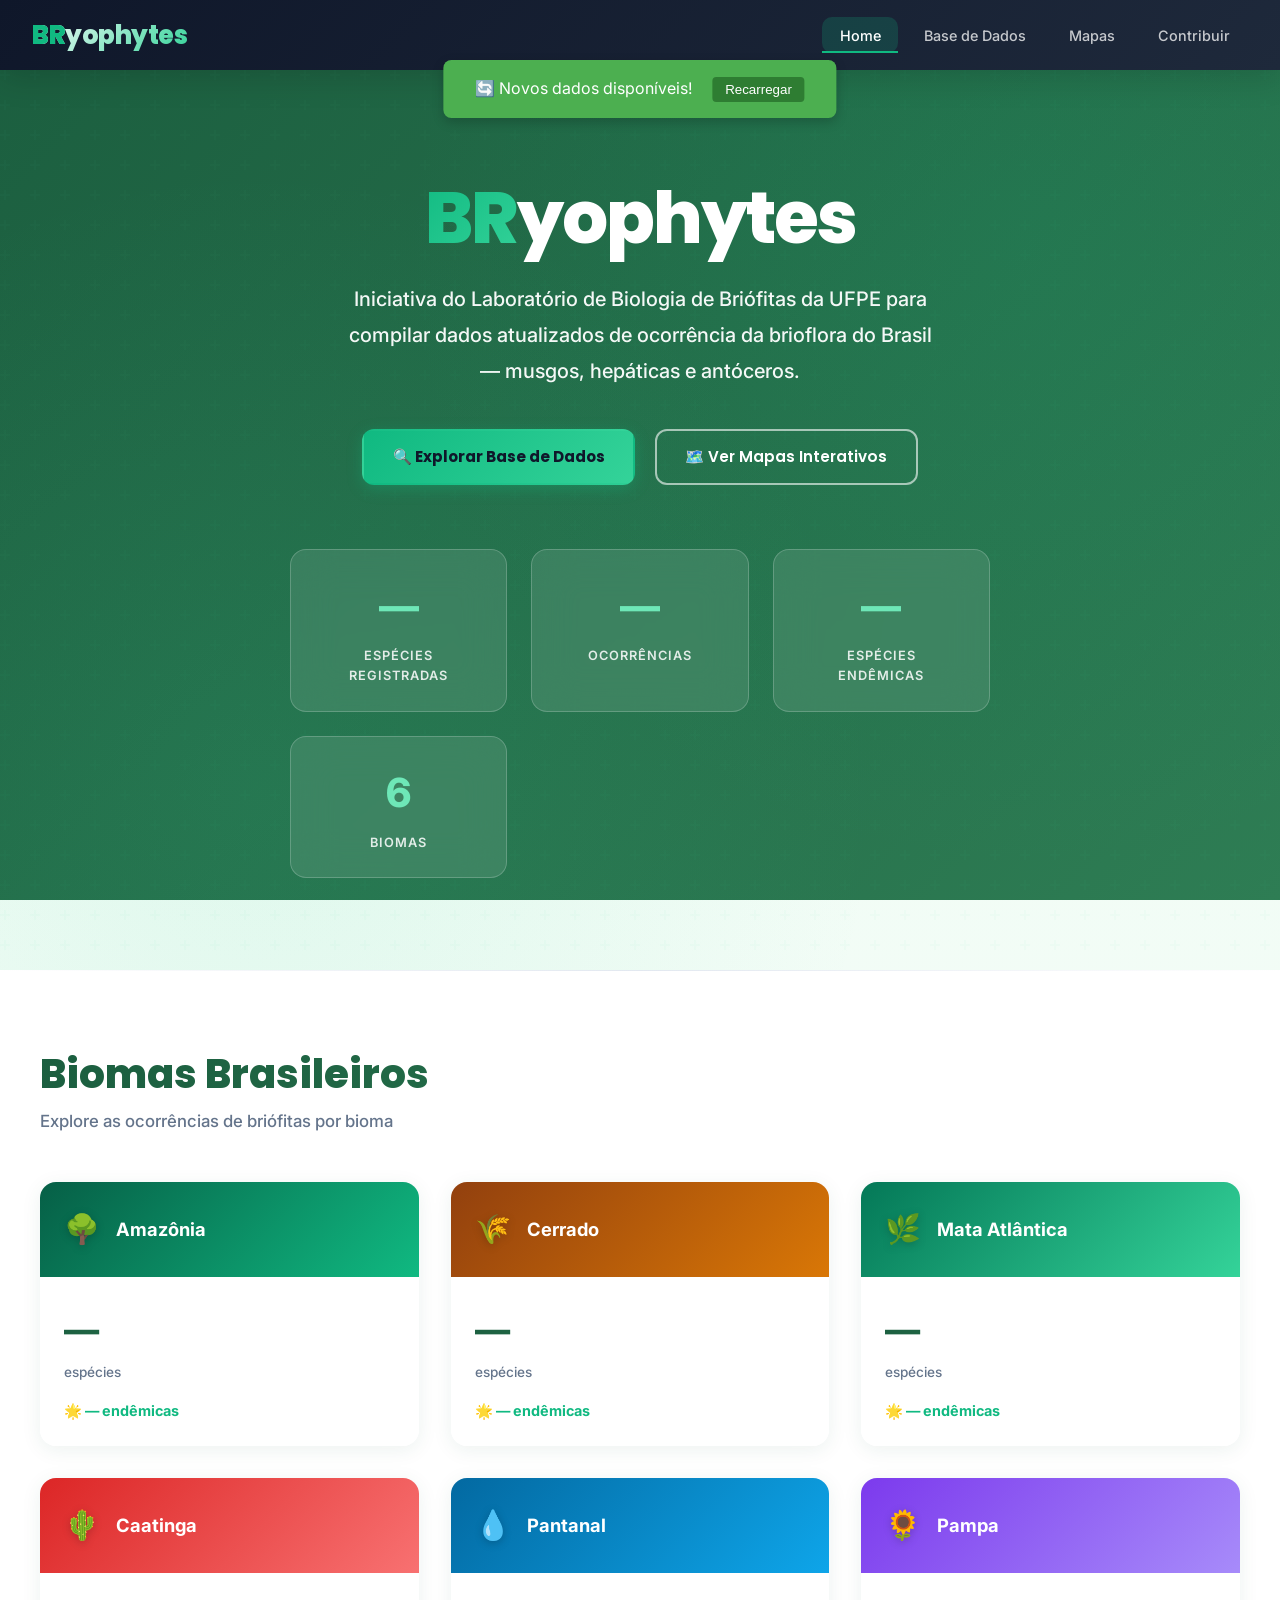
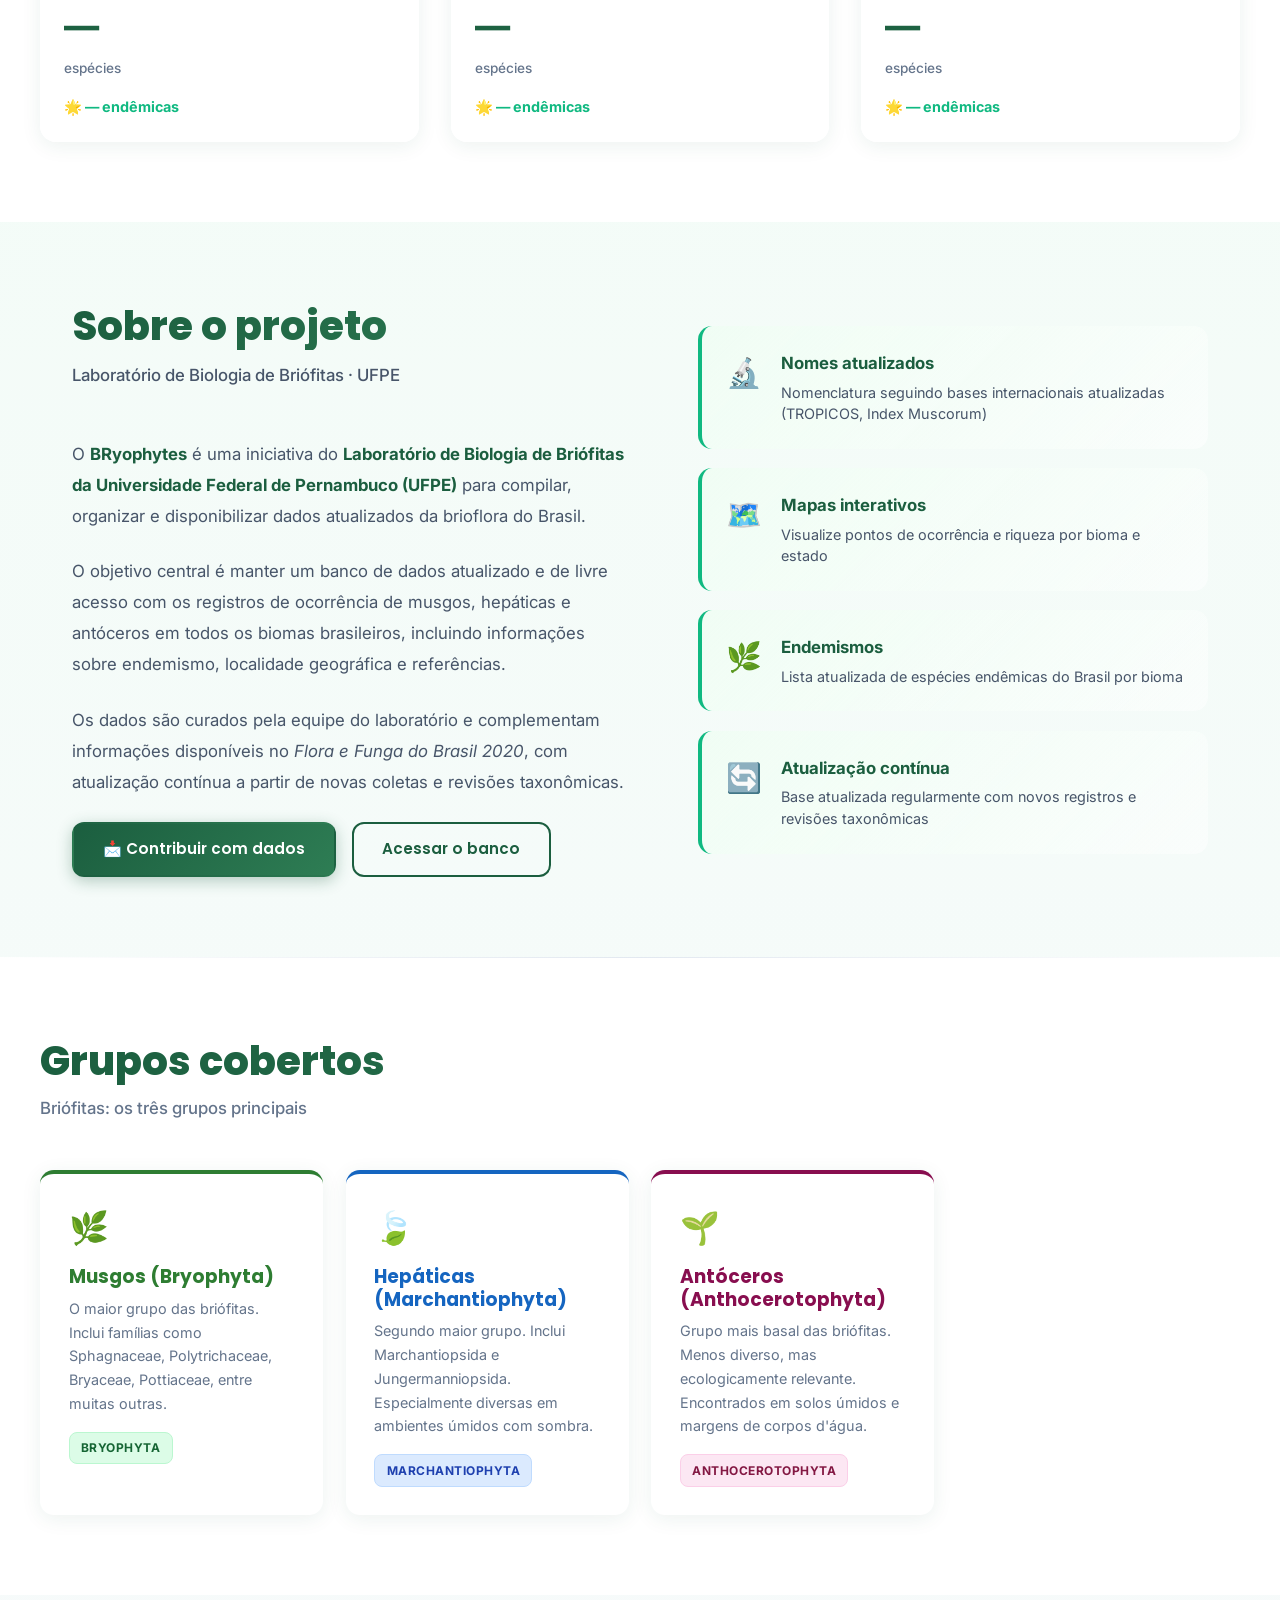
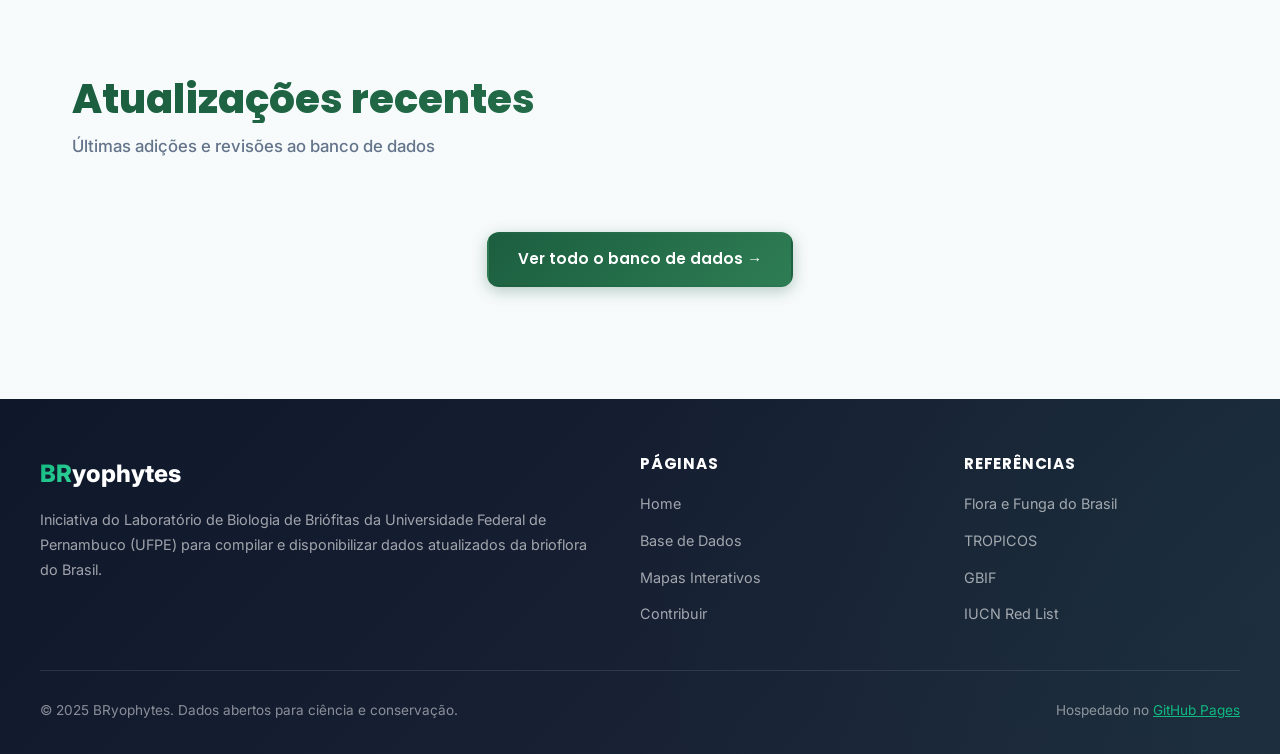
==== commit 77389d2f: "Adicionar sistema automático de detecção de atualizações de dados com notificação" ====
--- a/index.html
+++ b/index.html
@@ -24,6 +24,11 @@
     </ul>
 </nav>
 
+<!-- NOTIFICAÇÃO DE ATUALIZAÇÃO -->
+<div id="update-notification" style="display:none; position:fixed; top:60px; left:50%; transform:translateX(-50%); background:#4CAF50; color:white; padding:1rem 2rem; border-radius:8px; box-shadow:0 4px 12px rgba(0,0,0,0.2); z-index:9999; text-align:center;">
+    🔄 Novos dados disponíveis! <button onclick="location.reload()" style="background:#2e7d32; color:white; border:none; padding:0.3rem 0.8rem; border-radius:4px; cursor:pointer; margin-left:1rem;">Recarregar</button>
+</div>
+
 <!-- HERO -->
 <section class="hero">
     <div class="hero-content">
@@ -75,8 +80,8 @@
                 <h2 class="section-title">Sobre o projeto</h2>
                 <p class="section-sub">Laboratório de Biologia de Briófitas · UFPE</p>
             </div>
-            <p>O <strong>BRyophytes</strong> é uma iniciativa do <strong>Laboratório de Biologia de Briófitas da Universidade Federal de Pernambuco (UFPE)</strong> para compilar, organizar e disponibilizar dados atualizados de ocorrência da brioflora do Brasil.</p>
-            <p>O objetivo central é manter um banco de dados atualizado e de livre acesso com os registros de ocorrência de musgos, hepáticas e antóceros em todos os biomas brasileiros, incluindo nomes aceitos e mapas interativos de distribuição.</p>
+            <p>O <strong>BRyophytes</strong> é uma iniciativa do <strong>Laboratório de Biologia de Briófitas da Universidade Federal de Pernambuco (UFPE)</strong> para compilar, organizar e disponibilizar dados atualizados da brioflora do Brasil.</p>
+            <p>O objetivo central é manter um banco de dados atualizado e de livre acesso com os registros de ocorrência de musgos, hepáticas e antóceros em todos os biomas brasileiros, incluindo informações sobre endemismo, localidade geográfica e referências.</p>
             <p>Os dados são curados pela equipe do laboratório e complementam informações disponíveis no <em>Flora e Funga do Brasil 2020</em>, com atualização contínua a partir de novas coletas e revisões taxonômicas.</p>
             <div style="margin-top:1.5rem; display:flex; gap:1rem; flex-wrap:wrap;">
                 <a href="contribute.html" class="btn btn-primary">📩 Contribuir com dados</a>
@@ -127,19 +132,19 @@
             <div style="background:white; border-radius:14px; padding:1.8rem; box-shadow:var(--shadow); border-top: 4px solid #2E7D32;">
                 <div style="font-size:2rem; margin-bottom:0.8rem;">🌿</div>
                 <h3 style="color:#2E7D32; margin-bottom:0.5rem;">Musgos (Bryophyta)</h3>
-                <p style="color:var(--muted); font-size:0.9rem; line-height:1.65;">O maior grupo das briófitas. Inclui famílias como Sphagnaceae, Polytrichaceae, Bryaceae, Pottiaceae, entre muitas outras. Ocorrem em todos os biomas brasileiros.</p>
+                <p style="color:var(--muted); font-size:0.9rem; line-height:1.65;">O maior grupo das briófitas. Inclui famílias como Sphagnaceae, Polytrichaceae, Bryaceae, Pottiaceae, entre muitas outras.</p>
                 <div style="margin-top:1rem;"><span class="badge badge-bryophyta">Bryophyta</span></div>
             </div>
             <div style="background:white; border-radius:14px; padding:1.8rem; box-shadow:var(--shadow); border-top: 4px solid #1565C0;">
                 <div style="font-size:2rem; margin-bottom:0.8rem;">🍃</div>
                 <h3 style="color:#1565C0; margin-bottom:0.5rem;">Hepáticas (Marchantiophyta)</h3>
-                <p style="color:var(--muted); font-size:0.9rem; line-height:1.65;">Segundo maior grupo. Inclui Marchantiopsida e Jungermanniopsida. Especialmente diversas em ambientes úmidos como Mata Atlântica e Amazônia.</p>
+                <p style="color:var(--muted); font-size:0.9rem; line-height:1.65;">Segundo maior grupo. Inclui Marchantiopsida e Jungermanniopsida. Especialmente diversas em ambientes úmidos com sombra.</p>
                 <div style="margin-top:1rem;"><span class="badge badge-marchantiophyta">Marchantiophyta</span></div>
             </div>
             <div style="background:white; border-radius:14px; padding:1.8rem; box-shadow:var(--shadow); border-top: 4px solid #880E4F;">
                 <div style="font-size:2rem; margin-bottom:0.8rem;">🌱</div>
                 <h3 style="color:#880E4F; margin-bottom:0.5rem;">Antóceros (Anthocerotophyta)</h3>
-                <p style="color:var(--muted); font-size:0.9rem; line-height:1.65;">Grupo mais basal das briófitas. Menos diverso, mas ecologicamente relevante. Encontrados em solos úmidos e margem de rios em todo o Brasil.</p>
+                <p style="color:var(--muted); font-size:0.9rem; line-height:1.65;">Grupo mais basal das briófitas. Menos diverso, mas ecologicamente relevante. Encontrados em solos úmidos e margens de corpos d'água.</p>
                 <div style="margin-top:1rem;"><span class="badge badge-anthocerotophyta">Anthocerotophyta</span></div>
             </div>
         </div>
@@ -194,6 +199,39 @@
 
 <script src="bryophytes_data.js"></script>
 <script>
+// ┌─────────────────────────────────────────────────────────────┐
+// │ SISTEMA DE DETECÇÃO AUTOMÁTICA DE ATUALIZAÇÕES DE DADOS    │
+// │ Verifica a cada 30 segundos se há novos dados disponíveis  │
+// └─────────────────────────────────────────────────────────────┘
+
+let lastVersion = localStorage.getItem('bryoVersion') || '0';
+
+function checkForUpdates() {
+    fetch('version.json?t=' + Date.now())
+        .then(r => r.json())
+        .then(data => {
+            if (data.version !== lastVersion) {
+                console.log(`📊 Atualização detectada: ${lastVersion} → ${data.version}`);
+                localStorage.setItem('bryoVersion', data.version);
+                document.getElementById('update-notification').style.display = 'block';
+                
+                // Auto-reload após 5 segundos
+                setTimeout(() => {
+                    location.reload();
+                }, 5000);
+            }
+        })
+        .catch(err => console.log('Verificação de atualização falhou (esperado offline)'));
+}
+
+// Verificar a cada 30 segundos
+setInterval(checkForUpdates, 30000);
+checkForUpdates(); // Verificação inicial
+
+// ┌─────────────────────────────────────────────────────────────┐
+// │ RESTO DO CÓDIGO DA PÁGINA (index.html)                     │
+// └─────────────────────────────────────────────────────────────┘
+
 // Toggle mobile menu
 function toggleMenu() {
     document.getElementById('nav-menu').classList.toggle('open');
--- a/style.css
+++ b/style.css
@@ -1,489 +1,1058 @@
 /* =============================================
    BRyophytes - Base de Dados de Briófitas do Brasil
-   Stylesheet compartilhado - GitHub Pages
+   Stylesheet Redesigned - Premium UI & Animations
    ============================================= */
 
+@import url('https://fonts.googleapis.com/css2?family=Poppins:wght@400;500;600;700;800&family=Inter:wght@400;500;600;700&display=swap');
+
 :root {
-    --primary:   #2C5F2E;
-    --secondary: #4A7C59;
-    --accent:    #97BC62;
-    --light:     #E8F5E0;
-    --dark:      #1B3A1D;
-    --text:      #2d2d2d;
-    --muted:     #666;
-    --border:    #e0e0e0;
-    --white:     #ffffff;
-    --shadow:    0 2px 12px rgba(0,0,0,0.08);
-}
-
-*, *::before, *::after { box-sizing: border-box; margin: 0; padding: 0; }
-
-html { scroll-behavior: smooth; }
+    /* Paleta de cores premium */
+    --primary:     #1B5E3F;
+    --primary-light: #2E7D54;
+    --secondary:   #4A9D6F;
+    --secondary-light: #6DB589;
+    --accent:      #10B981;
+    --accent-light: #34D399;
+    --accent-bright: #6EE7B7;
+    --success:     #059669;
+    --warning:     #F59E0B;
+    --danger:      #EF4444;
+    --dark:        #0F172A;
+    --dark-light:  #1E293B;
+    --light:       #F0FDF4;
+    --light-neutral: #F8FAFC;
+    --text:        #1E293B;
+    --text-light:  #475569;
+    --muted:       #64748B;
+    --border:      #E2E8F0;
+    --white:       #FFFFFF;
+    --shadow:      0 4px 20px rgba(27, 94, 63, 0.08);
+    --shadow-lg:   0 10px 40px rgba(27, 94, 63, 0.12);
+    --shadow-xl:   0 20px 60px rgba(27, 94, 63, 0.15);
+    
+    /* Gradientes */
+    --gradient-primary: linear-gradient(135deg, #1B5E3F, #2E7D54);
+    --gradient-accent: linear-gradient(135deg, #10B981, #34D399);
+    --gradient-warm: linear-gradient(135deg, #F59E0B, #FBBF24);
+}
+
+*, *::before, *::after { 
+    box-sizing: border-box;
+    margin: 0;
+    padding: 0;
+}
+
+html { 
+    scroll-behavior: smooth;
+    scroll-padding-top: 80px;
+}
 
 body {
-    font-family: 'Segoe UI', system-ui, -apple-system, sans-serif;
+    font-family: 'Inter', system-ui, -apple-system, sans-serif;
     color: var(--text);
-    background: #f7faf7;
+    background: linear-gradient(to bottom, #F0FDF4, #F8FAFC);
     line-height: 1.6;
-}
-
-/* ---- NAVIGATION ---- */
+    font-size: 16px;
+    -webkit-font-smoothing: antialiased;
+}
+
+h1, h2, h3, h4, h5, h6 {
+    font-family: 'Poppins', sans-serif;
+    font-weight: 700;
+    line-height: 1.2;
+}
+
+/* ===================== NAVIGATION ===================== */
 .navbar {
-    background: var(--dark);
-    padding: 0 2rem;
+    background: linear-gradient(135deg, var(--dark), var(--dark-light));
+    padding: 0.8rem 2rem;
     display: flex;
     justify-content: space-between;
     align-items: center;
     position: sticky;
     top: 0;
     z-index: 1000;
-    box-shadow: 0 2px 10px rgba(0,0,0,0.3);
-    min-height: 60px;
+    box-shadow: 0 8px 32px rgba(0,0,0,0.15);
+    min-height: 70px;
+    backdrop-filter: blur(10px);
 }
 
 .navbar-brand {
-    font-size: 1.55rem;
+    font-family: 'Poppins', sans-serif;
+    font-size: 1.6rem;
     font-weight: 800;
     color: var(--white);
     text-decoration: none;
     letter-spacing: -0.5px;
-}
-
-.navbar-brand .br { color: var(--accent); }
+    transition: all 0.3s ease;
+    background: linear-gradient(135deg, var(--white), var(--accent-light));
+    -webkit-background-clip: text;
+    -webkit-text-fill-color: transparent;
+    background-clip: text;
+}
+
+.navbar-brand:hover {
+    transform: scale(1.05);
+}
+
+.navbar-brand .br { 
+    color: var(--accent);
+    -webkit-text-fill-color: var(--accent);
+}
 
 .navbar-menu {
     display: flex;
-    gap: 0.2rem;
+    gap: 0.5rem;
     list-style: none;
 }
 
 .navbar-menu a {
-    color: rgba(255,255,255,0.78);
+    color: rgba(255,255,255,0.75);
     text-decoration: none;
-    font-size: 0.88rem;
+    font-size: 0.9rem;
     font-weight: 500;
-    padding: 0.45rem 0.85rem;
-    border-radius: 6px;
-    transition: all 0.2s;
+    padding: 0.6rem 1.1rem;
+    border-radius: 10px;
+    transition: all 0.3s ease;
+    position: relative;
+}
+
+.navbar-menu a::after {
+    content: '';
+    position: absolute;
+    bottom: 0;
+    left: 0;
+    right: 0;
+    height: 2px;
+    background: var(--accent);
+    transform: scaleX(0);
+    transition: transform 0.3s ease;
 }
 
 .navbar-menu a:hover,
 .navbar-menu a.active {
     color: var(--white);
-    background: rgba(151,188,98,0.25);
-}
-
-.hamburger { display: none; background: none; border: none; cursor: pointer; }
-.hamburger span { display: block; width: 24px; height: 2px; background: white; margin: 5px 0; border-radius: 2px; }
-
-/* ---- HERO ---- */
+    background: rgba(16, 185, 129, 0.2);
+}
+
+.navbar-menu a.active::after {
+    transform: scaleX(1);
+}
+
+.hamburger { 
+    display: none;
+    background: none;
+    border: none;
+    cursor: pointer;
+    flex-direction: column;
+    gap: 6px;
+}
+
+.hamburger span { 
+    width: 26px;
+    height: 3px;
+    background: white;
+    border-radius: 3px;
+    transition: all 0.3s ease;
+}
+
+/* ===================== HERO SECTION ===================== */
 .hero {
-    background: linear-gradient(140deg, var(--dark) 0%, #2C5F2E 55%, #4A7C59 100%);
+    background: var(--gradient-primary);
+    background-attachment: fixed;
+    position: relative;
+    overflow: hidden;
+    padding: 6rem 2rem 5rem;
     color: white;
-    padding: 5.5rem 2rem 4.5rem;
+    min-height: 100vh;
+    display: flex;
+    align-items: center;
+    justify-content: center;
     text-align: center;
-    position: relative;
-    overflow: hidden;
 }
 
 .hero::before {
     content: '';
     position: absolute;
     inset: 0;
-    background: url("data:image/svg+xml,%3Csvg width='60' height='60' viewBox='0 0 60 60' xmlns='http://www.w3.org/2000/svg'%3E%3Cg fill='none' fill-rule='evenodd'%3E%3Cg fill='%2397BC62' fill-opacity='0.06'%3E%3Cpath d='M36 34v-4h-2v4h-4v2h4v4h2v-4h4v-2h-4zm0-30V0h-2v4h-4v2h4v4h2V6h4V4h-4zM6 34v-4H4v4H0v2h4v4h2v-4h4v-2H6zM6 4V0H4v4H0v2h4v4h2V6h4V4H6z'/%3E%3C/g%3E%3C/g%3E%3C/svg%3E");
-    opacity: 0.4;
-}
-
-.hero-content { position: relative; z-index: 1; max-width: 750px; margin: 0 auto; }
+    background: url("data:image/svg+xml,%3Csvg width='60' height='60' viewBox='0 0 60 60' xmlns='http://www.w3.org/2000/svg'%3E%3Cg fill='none' fill-rule='evenodd'%3E%3Cg fill='%2334D399' fill-opacity='0.1'%3E%3Cpath d='M36 34v-4h-2v4h-4v2h4v4h2v-4h4v-2h-4zm0-30V0h-2v4h-4v2h4v4h2V6h4V4h-4zM6 34v-4H4v4H0v2h4v4h2v-4h4v-2H6zM6 4V0H4v4H0v2h4v4h2V6h4V4H6z'/%3E%3C/g%3E%3C/g%3E%3C/svg%3E");
+    opacity: 0.3;
+    animation: float 20s ease-in-out infinite;
+}
+
+.hero::after {
+    content: '';
+    position: absolute;
+    inset: 0;
+    background: radial-gradient(circle at 20% 80%, rgba(52, 211, 153, 0.1), transparent 50%),
+                radial-gradient(circle at 80% 20%, rgba(16, 185, 129, 0.1), transparent 50%);
+}
+
+.hero-content { 
+    position: relative;
+    z-index: 2;
+    max-width: 800px;
+    margin: 0 auto;
+    animation: fadeInUp 0.8s ease-out;
+}
 
 .hero h1 {
-    font-size: 3.8rem;
+    font-size: 4.5rem;
     font-weight: 800;
-    letter-spacing: -1px;
-    margin-bottom: 1rem;
+    letter-spacing: -2px;
+    margin-bottom: 1.5rem;
     line-height: 1.1;
-}
-
-.hero h1 .br { color: var(--accent); }
+    animation: slideDown 0.8s ease-out;
+}
+
+.hero h1 .br { 
+    background: var(--gradient-accent);
+    -webkit-background-clip: text;
+    -webkit-text-fill-color: transparent;
+    background-clip: text;
+}
 
 .hero .tagline {
-    font-size: 1.15rem;
-    opacity: 0.88;
-    max-width: 560px;
-    margin: 0 auto 2rem;
-    line-height: 1.65;
-}
-
-.hero-buttons { display: flex; gap: 1rem; justify-content: center; flex-wrap: wrap; margin-bottom: 3rem; }
+    font-size: 1.25rem;
+    opacity: 0.95;
+    max-width: 600px;
+    margin: 0 auto 2.5rem;
+    line-height: 1.8;
+    font-weight: 500;
+    animation: fadeInUp 0.8s ease-out 0.2s backwards;
+}
+
+.hero-buttons { 
+    display: flex;
+    gap: 1.2rem;
+    justify-content: center;
+    flex-wrap: wrap;
+    margin-bottom: 4rem;
+    animation: fadeInUp 0.8s ease-out 0.4s backwards;
+}
 
 .hero-stats {
-    display: flex;
+    display: grid;
+    grid-template-columns: repeat(auto-fit, minmax(160px, 1fr));
     gap: 1.5rem;
     justify-content: center;
-    flex-wrap: wrap;
-    margin-top: 0.5rem;
+    max-width: 700px;
 }
 
 .stat-card {
     background: rgba(255,255,255,0.1);
-    border: 1px solid rgba(255,255,255,0.18);
-    border-radius: 14px;
-    padding: 1.3rem 1.8rem;
-    min-width: 140px;
-    backdrop-filter: blur(8px);
+    border: 1.5px solid rgba(255,255,255,0.2);
+    border-radius: 16px;
+    padding: 1.5rem 1.8rem;
+    backdrop-filter: blur(20px);
+    transition: all 0.3s ease;
+    animation: fadeInUp 0.8s ease-out 0.6s backwards;
+}
+
+.stat-card:hover {
+    background: rgba(255,255,255,0.15);
+    border-color: rgba(255,255,255,0.4);
+    transform: translateY(-8px);
 }
 
 .stat-card .number {
-    font-size: 2.1rem;
+    font-size: 2.5rem;
     font-weight: 800;
-    color: var(--accent);
+    color: var(--accent-bright);
     display: block;
+    margin-bottom: 0.5rem;
 }
 
 .stat-card .label {
-    font-size: 0.78rem;
-    opacity: 0.75;
-    margin-top: 0.2rem;
+    font-size: 0.8rem;
+    opacity: 0.85;
     text-transform: uppercase;
-    letter-spacing: 0.5px;
-}
-
-/* ---- SECTIONS ---- */
-.section { padding: 4rem 2rem; max-width: 1200px; margin: 0 auto; }
-.section-full { padding: 4rem 2rem; background: var(--white); }
-.section-full .inner { max-width: 1200px; margin: 0 auto; }
-
-.section-header { margin-bottom: 2.5rem; }
-.section-title { font-size: 1.9rem; font-weight: 700; color: var(--primary); margin-bottom: 0.4rem; }
-.section-sub { color: var(--muted); font-size: 0.97rem; }
-
-/* ---- BIOMES GRID ---- */
+    letter-spacing: 1px;
+    font-weight: 600;
+}
+
+/* ===================== ANIMATIONS ===================== */
+@keyframes fadeInUp {
+    from {
+        opacity: 0;
+        transform: translateY(30px);
+    }
+    to {
+        opacity: 1;
+        transform: translateY(0);
+    }
+}
+
+@keyframes slideDown {
+    from {
+        opacity: 0;
+        transform: translateY(-40px);
+    }
+    to {
+        opacity: 1;
+        transform: translateY(0);
+    }
+}
+
+@keyframes float {
+    0%, 100% { transform: translateY(0px); }
+    50% { transform: translateY(20px); }
+}
+
+@keyframes slideInLeft {
+    from {
+        opacity: 0;
+        transform: translateX(-40px);
+    }
+    to {
+        opacity: 1;
+        transform: translateX(0);
+    }
+}
+
+@keyframes slideInRight {
+    from {
+        opacity: 0;
+        transform: translateX(40px);
+    }
+    to {
+        opacity: 1;
+        transform: translateX(0);
+    }
+}
+
+@keyframes pulse {
+    0%, 100% { opacity: 1; }
+    50% { opacity: 0.5; }
+}
+
+@keyframes glow {
+    0%, 100% { box-shadow: 0 0 20px rgba(16, 185, 129, 0.3); }
+    50% { box-shadow: 0 0 40px rgba(16, 185, 129, 0.6); }
+}
+
+/* ===================== SECTIONS ===================== */
+.section { 
+    padding: 5rem 2rem;
+    max-width: 1200px;
+    margin: 0 auto;
+}
+
+.section-full { 
+    padding: 5rem 2rem;
+    background: var(--white);
+    position: relative;
+}
+
+.section-full::before {
+    content: '';
+    position: absolute;
+    top: 0;
+    left: 0;
+    right: 0;
+    height: 1px;
+    background: linear-gradient(to right, transparent, var(--border), transparent);
+}
+
+.section-full .inner { 
+    max-width: 1200px;
+    margin: 0 auto;
+}
+
+.section-header { 
+    margin-bottom: 3rem;
+    animation: fadeInUp 0.8s ease-out;
+}
+
+.section-title { 
+    font-size: 2.5rem;
+    font-weight: 800;
+    color: var(--primary);
+    margin-bottom: 0.6rem;
+    background: var(--gradient-primary);
+    -webkit-background-clip: text;
+    -webkit-text-fill-color: transparent;
+    background-clip: text;
+}
+
+.section-sub { 
+    color: var(--muted);
+    font-size: 1.05rem;
+    font-weight: 500;
+}
+
+/* ===================== BIOMES GRID ===================== */
 .biomes-grid {
     display: grid;
-    grid-template-columns: repeat(auto-fill, minmax(280px, 1fr));
-    gap: 1.4rem;
+    grid-template-columns: repeat(auto-fill, minmax(300px, 1fr));
+    gap: 2rem;
+    animation: fadeInUp 0.8s ease-out;
 }
 
 .biome-card {
-    border-radius: 14px;
+    border-radius: 16px;
     overflow: hidden;
     box-shadow: var(--shadow);
-    transition: transform 0.2s, box-shadow 0.2s;
+    transition: all 0.4s cubic-bezier(0.34, 1.56, 0.64, 1);
     text-decoration: none;
     color: inherit;
+    position: relative;
+    display: flex;
+    flex-direction: column;
+    cursor: pointer;
+}
+
+.biome-card::before {
+    content: '';
+    position: absolute;
+    inset: 0;
+    background: linear-gradient(135deg, rgba(255,255,255,0.1), transparent);
+    opacity: 0;
+    transition: opacity 0.4s ease;
 }
 
 .biome-card:hover {
-    transform: translateY(-4px);
-    box-shadow: 0 8px 24px rgba(0,0,0,0.14);
+    transform: translateY(-12px) rotateZ(-1deg);
+    box-shadow: var(--shadow-xl);
+}
+
+.biome-card:hover::before {
+    opacity: 1;
+}
+
+.biome-card:hover .biome-header {
+    filter: brightness(1.15);
 }
 
 .biome-header {
-    padding: 1.2rem 1.5rem;
+    padding: 1.5rem;
     color: white;
     font-weight: 700;
-    font-size: 1.05rem;
+    font-size: 1.15rem;
     display: flex;
     align-items: center;
-    gap: 0.6rem;
-}
-
-.biome-header .biome-icon { font-size: 1.4rem; }
-
-.biome-body { padding: 1.1rem 1.5rem; background: var(--white); }
-.biome-body .sp-count { font-size: 1.7rem; font-weight: 800; color: var(--primary); }
-.biome-body .sp-label { font-size: 0.78rem; color: var(--muted); }
-.biome-body .sp-endemic { margin-top: 0.6rem; font-size: 0.82rem; color: var(--secondary); font-weight: 600; }
-
-.bg-amazonia     { background: linear-gradient(135deg, #1B5E20, #2E7D32); }
-.bg-cerrado      { background: linear-gradient(135deg, #795548, #A1887F); }
-.bg-mata         { background: linear-gradient(135deg, #1B5E20, #388E3C); }
-.bg-caatinga     { background: linear-gradient(135deg, #E65100, #FB8C00); }
-.bg-pantanal     { background: linear-gradient(135deg, #01579B, #0288D1); }
-.bg-pampa        { background: linear-gradient(135deg, #33691E, #558B2F); }
-
-/* ---- ABOUT SECTION ---- */
+    gap: 1rem;
+    position: relative;
+    z-index: 1;
+    transition: all 0.3s ease;
+}
+
+.biome-header .biome-icon { 
+    font-size: 1.8rem;
+    filter: drop-shadow(0 2px 4px rgba(0,0,0,0.2));
+}
+
+.biome-body { 
+    padding: 1.5rem;
+    background: var(--white);
+    flex-grow: 1;
+    position: relative;
+    z-index: 1;
+}
+
+.biome-body .sp-count { 
+    font-size: 2.2rem;
+    font-weight: 800;
+    background: var(--gradient-primary);
+    -webkit-background-clip: text;
+    -webkit-text-fill-color: transparent;
+    background-clip: text;
+    margin-bottom: 0.3rem;
+}
+
+.biome-body .sp-label { 
+    font-size: 0.85rem;
+    color: var(--muted);
+    font-weight: 500;
+}
+
+.biome-body .sp-endemic { 
+    margin-top: 1rem;
+    font-size: 0.9rem;
+    color: var(--accent);
+    font-weight: 700;
+    display: flex;
+    align-items: center;
+    gap: 0.4rem;
+}
+
+.bg-amazonia     { background: linear-gradient(135deg, #065F46, #10B981); }
+.bg-cerrado      { background: linear-gradient(135deg, #92400E, #D97706); }
+.bg-mata         { background: linear-gradient(135deg, #047857, #34D399); }
+.bg-caatinga     { background: linear-gradient(135deg, #DC2626, #F87171); }
+.bg-pantanal     { background: linear-gradient(135deg, #0369A1, #0EA5E9); }
+.bg-pampa        { background: linear-gradient(135deg, #7C3AED, #A78BFA); }
+
+/* ===================== ABOUT SECTION ===================== */
 .about-grid {
     display: grid;
-    grid-template-columns: 1fr 1fr;
-    gap: 3rem;
+    grid-template-columns: 1.1fr 1fr;
+    gap: 4rem;
     align-items: center;
 }
 
-.about-text p { color: var(--muted); line-height: 1.75; margin-bottom: 1rem; }
-.about-text p:last-child { margin-bottom: 0; }
-
-.about-features { display: flex; flex-direction: column; gap: 1rem; }
+.about-text p { 
+    color: var(--text-light);
+    line-height: 1.85;
+    margin-bottom: 1.5rem;
+    font-size: 1.05rem;
+}
+
+.about-text p strong {
+    color: var(--primary);
+    font-weight: 700;
+}
+
+.about-text p:last-child { 
+    margin-bottom: 0;
+}
+
+.about-features { 
+    display: flex;
+    flex-direction: column;
+    gap: 1.2rem;
+}
 
 .feature-item {
     display: flex;
-    gap: 1rem;
+    gap: 1.2rem;
     align-items: flex-start;
-    padding: 1rem 1.2rem;
-    background: var(--light);
-    border-radius: 10px;
+    padding: 1.5rem;
+    background: linear-gradient(135deg, var(--light), rgba(255,255,255,0.5));
+    border-radius: 14px;
     border-left: 4px solid var(--accent);
-}
-
-.feature-icon { font-size: 1.5rem; flex-shrink: 0; }
-.feature-text strong { display: block; font-weight: 700; color: var(--primary); margin-bottom: 0.15rem; }
-.feature-text span { font-size: 0.85rem; color: var(--muted); }
-
-/* ---- BUTTONS ---- */
+    transition: all 0.3s ease;
+    cursor: pointer;
+}
+
+.feature-item:hover {
+    background: linear-gradient(135deg, var(--accent-bright) 0%, var(--light) 100%);
+    transform: translateX(8px);
+    box-shadow: var(--shadow);
+}
+
+.feature-icon { 
+    font-size: 1.8rem;
+    flex-shrink: 0;
+    transition: transform 0.3s ease;
+}
+
+.feature-item:hover .feature-icon {
+    transform: scale(1.2);
+}
+
+.feature-text strong { 
+    display: block;
+    font-weight: 700;
+    color: var(--primary);
+    margin-bottom: 0.3rem;
+    font-size: 1.05rem;
+}
+
+.feature-text span { 
+    font-size: 0.9rem;
+    color: var(--text-light);
+    display: block;
+    line-height: 1.5;
+}
+
+/* ===================== BUTTONS ===================== */
 .btn {
     display: inline-flex;
     align-items: center;
-    gap: 0.4rem;
-    padding: 0.65rem 1.4rem;
-    border-radius: 8px;
+    justify-content: center;
+    gap: 0.5rem;
+    padding: 0.85rem 1.8rem;
+    border-radius: 12px;
     font-weight: 600;
-    font-size: 0.9rem;
+    font-size: 0.95rem;
     text-decoration: none;
     cursor: pointer;
     border: 2px solid transparent;
-    transition: all 0.2s;
-}
-
-.btn-primary { background: var(--primary); color: white; }
-.btn-primary:hover { background: var(--secondary); color: white; }
-
-.btn-accent { background: var(--accent); color: var(--dark); }
-.btn-accent:hover { background: #a8cc70; color: var(--dark); }
-
-.btn-outline { background: transparent; color: white; border-color: rgba(255,255,255,0.6); }
-.btn-outline:hover { background: rgba(255,255,255,0.12); color: white; }
-
-.btn-outline-dark { background: transparent; color: var(--primary); border-color: var(--primary); }
-.btn-outline-dark:hover { background: var(--primary); color: white; }
-
-.btn-sm { padding: 0.4rem 0.9rem; font-size: 0.82rem; }
-
-/* ---- DATABASE PAGE ---- */
-.db-toolbar {
-    background: var(--white);
-    border-radius: 14px;
-    padding: 1.5rem;
-    box-shadow: var(--shadow);
-    margin-bottom: 1.5rem;
-}
-
-.search-input {
-    width: 100%;
-    padding: 0.75rem 1.1rem;
-    border: 2px solid var(--border);
-    border-radius: 10px;
-    font-size: 0.97rem;
-    outline: none;
-    transition: border-color 0.2s;
-    margin-bottom: 1rem;
-    background: #fafafa;
-}
-
-.search-input:focus { border-color: var(--secondary); background: white; }
-
-.filter-row {
-    display: grid;
-    grid-template-columns: repeat(auto-fill, minmax(160px, 1fr));
-    gap: 0.8rem;
-}
-
-.filter-select {
-    padding: 0.55rem 0.9rem;
-    border: 2px solid var(--border);
-    border-radius: 8px;
-    font-size: 0.85rem;
-    outline: none;
-    background: white;
-    cursor: pointer;
-    transition: border-color 0.2s;
-}
-
-.filter-select:focus { border-color: var(--secondary); }
-
-.results-bar {
-    display: flex;
-    justify-content: space-between;
-    align-items: center;
-    margin-bottom: 0.8rem;
-    font-size: 0.87rem;
-    color: var(--muted);
-}
-
-.table-wrap { overflow-x: auto; border-radius: 14px; box-shadow: var(--shadow); }
-
-.sp-table { width: 100%; border-collapse: collapse; background: white; font-size: 0.86rem; }
-
-.sp-table thead th {
+    transition: all 0.3s cubic-bezier(0.34, 1.56, 0.64, 1);
+    position: relative;
+    overflow: hidden;
+    font-family: 'Poppins', sans-serif;
+}
+
+.btn::before {
+    content: '';
+    position: absolute;
+    inset: 0;
+    background: linear-gradient(135deg, rgba(255,255,255,0.2), transparent);
+    opacity: 0;
+    transition: opacity 0.3s ease;
+}
+
+.btn:active {
+    transform: scale(0.98);
+}
+
+.btn-primary { 
+    background: var(--gradient-primary);
+    color: white;
+    box-shadow: 0 4px 15px rgba(27, 94, 63, 0.3);
+}
+
+.btn-primary:hover { 
+    box-shadow: 0 8px 25px rgba(27, 94, 63, 0.4);
+    transform: translateY(-2px);
+}
+
+.btn-accent { 
+    background: var(--gradient-accent);
+    color: var(--dark);
+    font-weight: 700;
+    box-shadow: 0 4px 15px rgba(16, 185, 129, 0.3);
+}
+
+.btn-accent:hover { 
+    box-shadow: 0 8px 25px rgba(16, 185, 129, 0.4);
+    transform: translateY(-2px);
+}
+
+.btn-outline { 
+    background: transparent;
+    color: white;
+    border-color: rgba(255,255,255,0.6);
+}
+
+.btn-outline:hover { 
+    background: rgba(255,255,255,0.15);
+    border-color: white;
+    backdrop-filter: blur(10px);
+}
+
+.btn-outline-dark { 
+    background: transparent;
+    color: var(--primary);
+    border-color: var(--primary);
+}
+
+.btn-outline-dark:hover { 
     background: var(--primary);
     color: white;
-    padding: 0.85rem 1rem;
-    text-align: left;
-    font-weight: 600;
-    white-space: nowrap;
-    cursor: pointer;
-    user-select: none;
-}
-
-.sp-table thead th:hover { background: var(--secondary); }
-.sp-table thead th .sort-icon { opacity: 0.6; margin-left: 0.3rem; font-size: 0.75rem; }
-
-.sp-table tbody td { padding: 0.75rem 1rem; border-bottom: 1px solid #f0f0f0; }
-.sp-table tbody tr:last-child td { border-bottom: none; }
-.sp-table tbody tr:hover td { background: #f4faf4; }
-
-.sp-name { font-style: italic; font-weight: 600; color: var(--primary); }
-
-.badge {
-    display: inline-block;
-    font-size: 0.7rem;
-    font-weight: 700;
-    padding: 0.15rem 0.5rem;
-    border-radius: 4px;
-    text-transform: uppercase;
-    letter-spacing: 0.3px;
-}
-
-.badge-endemic          { background: #FFF9C4; color: #795548; border: 1px solid #F9A825; }
-.badge-not-endemic      { background: #ECEFF1; color: #546E7A; }
-.badge-bryophyta        { background: #E8F5E9; color: #2E7D32; }
-.badge-marchantiophyta  { background: #E3F2FD; color: #1565C0; }
-.badge-anthocerotophyta { background: #FCE4EC; color: #880E4F; }
-
-.pagination {
-    display: flex;
-    justify-content: center;
-    gap: 0.4rem;
-    margin-top: 1.5rem;
-    flex-wrap: wrap;
-}
-
-.page-btn {
-    padding: 0.45rem 0.85rem;
-    border: 2px solid var(--border);
-    border-radius: 7px;
-    background: white;
-    cursor: pointer;
+    transform: translateY(-2px);
+}
+
+.btn-sm { 
+    padding: 0.5rem 1.1rem;
     font-size: 0.85rem;
-    font-weight: 500;
-    transition: all 0.15s;
-}
-
-.page-btn:hover { border-color: var(--primary); color: var(--primary); }
-.page-btn.active { background: var(--primary); color: white; border-color: var(--primary); }
-.page-btn:disabled { opacity: 0.4; cursor: not-allowed; }
-
-/* ---- MAP PAGE ---- */
-#map {
-    width: 100%;
-    height: 560px;
-    border-radius: 14px;
-    overflow: hidden;
-    box-shadow: 0 4px 20px rgba(0,0,0,0.12);
-}
-
-.map-controls {
-    display: flex;
-    gap: 0.6rem;
-    flex-wrap: wrap;
-    margin-bottom: 1rem;
-}
-
-.map-btn {
-    padding: 0.4rem 1rem;
-    border: 2px solid var(--border);
-    border-radius: 20px;
-    background: white;
-    cursor: pointer;
-    font-size: 0.83rem;
-    font-weight: 600;
-    transition: all 0.2s;
-    white-space: nowrap;
-}
-
-.map-btn:hover, .map-btn.active {
-    background: var(--primary);
-    color: white;
-    border-color: var(--primary);
-}
-
-.map-legend {
-    background: white;
-    border-radius: 12px;
-    padding: 1.2rem;
-    box-shadow: var(--shadow);
-    margin-top: 1rem;
-    display: flex;
-    gap: 1.2rem;
-    flex-wrap: wrap;
-    align-items: center;
-}
-
-.legend-item { display: flex; align-items: center; gap: 0.4rem; font-size: 0.82rem; }
-.legend-dot { width: 12px; height: 12px; border-radius: 50%; flex-shrink: 0; }
-
-/* ---- CONTRIBUTE PAGE ---- */
-.steps-grid {
-    display: grid;
-    grid-template-columns: repeat(auto-fill, minmax(260px, 1fr));
-    gap: 1.5rem;
-    margin-bottom: 2.5rem;
-}
-
-.step-card {
-    background: white;
-    border-radius: 14px;
-    padding: 1.8rem;
-    box-shadow: var(--shadow);
-    position: relative;
-}
-
-.step-number {
-    width: 38px; height: 38px;
-    background: var(--primary);
-    color: white;
-    border-radius: 50%;
-    display: flex; align-items: center; justify-content: center;
-    font-weight: 800;
-    font-size: 1rem;
-    margin-bottom: 1rem;
-}
-
-.step-card h3 { font-size: 1.05rem; color: var(--primary); margin-bottom: 0.5rem; }
-.step-card p { font-size: 0.88rem; color: var(--muted); line-height: 1.65; }
-
-.data-template {
-    background: white;
+}
+
+/* ===================== DATABASE PAGE ===================== */
+.db-toolbar {
+    background: linear-gradient(135deg, var(--white), var(--light-neutral));
     border-radius: 14px;
     padding: 2rem;
     box-shadow: var(--shadow);
     margin-bottom: 2rem;
-}
-
-.data-template h3 { color: var(--primary); margin-bottom: 1rem; }
-
-.template-table { width: 100%; border-collapse: collapse; font-size: 0.85rem; }
-.template-table th { background: var(--light); color: var(--primary); padding: 0.7rem 1rem; text-align: left; border-bottom: 2px solid var(--border); }
-.template-table td { padding: 0.65rem 1rem; border-bottom: 1px solid var(--border); color: var(--muted); }
-.template-table td:first-child { font-weight: 600; color: var(--text); }
-
-.contact-box {
-    background: linear-gradient(135deg, var(--primary), var(--secondary));
+    border: 1px solid var(--border);
+}
+
+.search-input {
+    width: 100%;
+    padding: 0.9rem 1.3rem;
+    border: 2px solid var(--border);
+    border-radius: 12px;
+    font-size: 0.95rem;
+    outline: none;
+    transition: all 0.3s ease;
+    margin-bottom: 1.2rem;
+    background: white;
+    font-family: 'Inter', sans-serif;
+}
+
+.search-input::placeholder {
+    color: var(--muted);
+}
+
+.search-input:focus { 
+    border-color: var(--accent);
+    background: white;
+    box-shadow: 0 0 0 3px rgba(16, 185, 129, 0.1);
+}
+
+.filter-row {
+    display: grid;
+    grid-template-columns: repeat(auto-fill, minmax(160px, 1fr));
+    gap: 1rem;
+}
+
+.filter-select {
+    padding: 0.75rem 1rem;
+    border: 2px solid var(--border);
+    border-radius: 10px;
+    font-size: 0.9rem;
+    outline: none;
+    background: white;
+    cursor: pointer;
+    transition: all 0.3s ease;
+    font-family: 'Inter', sans-serif;
+}
+
+.filter-select:focus { 
+    border-color: var(--accent);
+    box-shadow: 0 0 0 3px rgba(16, 185, 129, 0.1);
+}
+
+.results-bar {
+    display: flex;
+    justify-content: space-between;
+    align-items: center;
+    margin-bottom: 1rem;
+    font-size: 0.9rem;
+    color: var(--muted);
+}
+
+.table-wrap { 
+    overflow-x: auto;
+    border-radius: 14px;
+    box-shadow: var(--shadow);
+    border: 1px solid var(--border);
+}
+
+.sp-table { 
+    width: 100%;
+    border-collapse: collapse;
+    background: white;
+    font-size: 0.9rem;
+}
+
+.sp-table thead th {
+    background: var(--gradient-primary);
     color: white;
+    padding: 1rem;
+    text-align: left;
+    font-weight: 700;
+    white-space: nowrap;
+    cursor: pointer;
+    user-select: none;
+    transition: all 0.2s ease;
+}
+
+.sp-table thead th:hover { 
+    filter: brightness(1.1);
+}
+
+.sp-table thead th .sort-icon { 
+    opacity: 0.6;
+    margin-left: 0.4rem;
+    font-size: 0.8rem;
+}
+
+.sp-table tbody td { 
+    padding: 1rem;
+    border-bottom: 1px solid var(--border);
+}
+
+.sp-table tbody tr:last-child td { 
+    border-bottom: none;
+}
+
+.sp-table tbody tr:hover td { 
+    background: linear-gradient(to right, var(--light), transparent);
+}
+
+.sp-name { 
+    font-style: italic;
+    font-weight: 700;
+    color: var(--primary);
+}
+
+.badge {
+    display: inline-block;
+    font-size: 0.75rem;
+    font-weight: 700;
+    padding: 0.35rem 0.7rem;
+    border-radius: 8px;
+    text-transform: uppercase;
+    letter-spacing: 0.5px;
+    border: 1px solid transparent;
+}
+
+.badge-endemic          { background: #FEFCE8; color: #92400E; border-color: #FCD34D; }
+.badge-not-endemic      { background: #F1F5F9; color: #475569; border-color: #E2E8F0; }
+.badge-bryophyta        { background: #DCFCE7; color: #166534; border-color: #BBF7D0; }
+.badge-marchantiophyta  { background: #DBEAFE; color: #1E40AF; border-color: #BFDBFE; }
+.badge-anthocerotophyta { background: #FCE7F3; color: #831843; border-color: #FBCFE8; }
+
+.pagination {
+    display: flex;
+    justify-content: center;
+    gap: 0.6rem;
+    margin-top: 2rem;
+    flex-wrap: wrap;
+}
+
+.page-btn {
+    padding: 0.6rem 1rem;
+    border: 2px solid var(--border);
+    border-radius: 10px;
+    background: white;
+    cursor: pointer;
+    font-size: 0.9rem;
+    font-weight: 600;
+    transition: all 0.3s ease;
+}
+
+.page-btn:hover { 
+    border-color: var(--accent);
+    color: var(--accent);
+    transform: translateY(-2px);
+}
+
+.page-btn.active { 
+    background: var(--gradient-primary);
+    color: white;
+    border-color: transparent;
+}
+
+.page-btn:disabled { 
+    opacity: 0.4;
+    cursor: not-allowed;
+}
+
+/* ===================== MAP PAGE ===================== */
+#map {
+    width: 100%;
+    height: 600px;
+    border-radius: 16px;
+    overflow: hidden;
+    box-shadow: var(--shadow-lg);
+    border: 1px solid var(--border);
+}
+
+.map-controls {
+    display: flex;
+    gap: 0.8rem;
+    flex-wrap: wrap;
+    margin-bottom: 1.5rem;
+    animation: fadeInUp 0.8s ease-out;
+}
+
+.map-btn {
+    padding: 0.6rem 1.2rem;
+    border: 2px solid var(--border);
+    border-radius: 24px;
+    background: white;
+    cursor: pointer;
+    font-size: 0.9rem;
+    font-weight: 600;
+    transition: all 0.3s ease;
+    white-space: nowrap;
+}
+
+.map-btn:hover, .map-btn.active {
+    background: var(--gradient-primary);
+    color: white;
+    border-color: transparent;
+    transform: translateY(-2px);
+    box-shadow: 0 4px 15px rgba(27, 94, 63, 0.3);
+}
+
+.map-legend {
+    background: white;
+    border-radius: 14px;
+    padding: 1.5rem;
+    box-shadow: var(--shadow);
+    margin-top: 1.5rem;
+    display: flex;
+    gap: 1.5rem;
+    flex-wrap: wrap;
+    align-items: center;
+    border: 1px solid var(--border);
+}
+
+.legend-item { 
+    display: flex;
+    align-items: center;
+    gap: 0.6rem;
+    font-size: 0.9rem;
+    font-weight: 500;
+}
+
+.legend-dot { 
+    width: 14px;
+    height: 14px;
+    border-radius: 50%;
+    flex-shrink: 0;
+    box-shadow: 0 2px 8px rgba(0,0,0,0.15);
+}
+
+/* ===================== CONTRIBUTE PAGE ===================== */
+.steps-grid {
+    display: grid;
+    grid-template-columns: repeat(auto-fill, minmax(280px, 1fr));
+    gap: 2rem;
+    margin-bottom: 3rem;
+}
+
+.step-card {
+    background: linear-gradient(135deg, var(--white), var(--light-neutral));
+    border-radius: 16px;
+    padding: 2.2rem;
+    box-shadow: var(--shadow);
+    position: relative;
+    border: 1px solid var(--border);
+    transition: all 0.4s ease;
+    overflow: hidden;
+}
+
+.step-card::before {
+    content: '';
+    position: absolute;
+    inset: 0;
+    background: linear-gradient(135deg, var(--accent) 0%, transparent 100%);
+    opacity: 0;
+    transition: opacity 0.4s ease;
+}
+
+.step-card:hover {
+    transform: translateY(-12px);
+    box-shadow: var(--shadow-lg);
+    border-color: var(--accent);
+}
+
+.step-card:hover::before {
+    opacity: 0.05;
+}
+
+.step-number {
+    width: 48px;
+    height: 48px;
+    background: var(--gradient-primary);
+    color: white;
+    border-radius: 12px;
+    display: flex;
+    align-items: center;
+    justify-content: center;
+    font-weight: 800;
+    font-size: 1.3rem;
+    margin-bottom: 1.2rem;
+    position: relative;
+    z-index: 1;
+    box-shadow: 0 4px 15px rgba(27, 94, 63, 0.3);
+}
+
+.step-card h3 { 
+    font-size: 1.2rem;
+    color: var(--primary);
+    margin-bottom: 0.6rem;
+    position: relative;
+    z-index: 1;
+}
+
+.step-card p { 
+    font-size: 0.95rem;
+    color: var(--text-light);
+    line-height: 1.7;
+    position: relative;
+    z-index: 1;
+}
+
+.data-template {
+    background: white;
     border-radius: 14px;
     padding: 2.5rem;
+    box-shadow: var(--shadow);
+    margin-bottom: 2.5rem;
+    border: 1px solid var(--border);
+}
+
+.data-template h3 { 
+    color: var(--primary);
+    margin-bottom: 1.5rem;
+    font-size: 1.3rem;
+}
+
+.template-table { 
+    width: 100%;
+    border-collapse: collapse;
+    font-size: 0.9rem;
+}
+
+.template-table th { 
+    background: linear-gradient(135deg, var(--light), var(--light-neutral));
+    color: var(--primary);
+    padding: 1rem;
+    text-align: left;
+    border-bottom: 2px solid var(--border);
+    font-weight: 700;
+}
+
+.template-table td { 
+    padding: 0.85rem 1rem;
+    border-bottom: 1px solid var(--border);
+    color: var(--text-light);
+}
+
+.template-table td:first-child { 
+    font-weight: 600;
+    color: var(--text);
+}
+
+.template-table tbody tr:hover td {
+    background: var(--light-neutral);
+}
+
+.contact-box {
+    background: var(--gradient-primary);
+    color: white;
+    border-radius: 16px;
+    padding: 3rem;
     text-align: center;
-}
-
-.contact-box h3 { font-size: 1.5rem; margin-bottom: 0.6rem; }
-.contact-box p { opacity: 0.85; margin-bottom: 1.5rem; }
-.contact-email { font-size: 1.1rem; font-weight: 700; color: var(--accent); }
-
-/* ---- FOOTER ---- */
+    box-shadow: var(--shadow-lg);
+    position: relative;
+    overflow: hidden;
+}
+
+.contact-box::before {
+    content: '';
+    position: absolute;
+    inset: 0;
+    background: radial-gradient(circle at 100% 100%, rgba(16, 185, 129, 0.2), transparent 50%);
+    pointer-events: none;
+}
+
+.contact-box h3 { 
+    font-size: 1.8rem;
+    margin-bottom: 0.8rem;
+    position: relative;
+    z-index: 1;
+}
+
+.contact-box p { 
+    opacity: 0.9;
+    margin-bottom: 1.8rem;
+    position: relative;
+    z-index: 1;
+    font-size: 1.05rem;
+}
+
+.contact-email { 
+    font-size: 1.2rem;
+    font-weight: 700;
+    color: var(--accent-bright);
+    position: relative;
+    z-index: 1;
+}
+
+/* ===================== FOOTER ===================== */
 footer {
-    background: var(--dark);
-    color: rgba(255,255,255,0.65);
-    padding: 3rem 2rem 2rem;
-    margin-top: 0;
+    background: linear-gradient(135deg, var(--dark), var(--dark-light));
+    color: rgba(255,255,255,0.7);
+    padding: 3.5rem 2rem 2rem;
+    margin-top: 2rem;
+    position: relative;
+    overflow: hidden;
+}
+
+footer::before {
+    content: '';
+    position: absolute;
+    inset: 0;
+    background: radial-gradient(circle at 100% 50%, rgba(16, 185, 129, 0.05), transparent 50%);
 }
 
 .footer-inner {
@@ -491,33 +1060,92 @@
     margin: 0 auto;
     display: grid;
     grid-template-columns: 2fr 1fr 1fr;
-    gap: 2.5rem;
+    gap: 3rem;
     padding-bottom: 2rem;
     border-bottom: 1px solid rgba(255,255,255,0.1);
-}
-
-.footer-brand-name { font-size: 1.4rem; font-weight: 800; color: white; margin-bottom: 0.6rem; }
-.footer-brand-name .br { color: var(--accent); }
-.footer-brand p { font-size: 0.85rem; line-height: 1.65; }
-
-.footer-col h4 { color: white; font-size: 0.9rem; font-weight: 700; margin-bottom: 0.9rem; text-transform: uppercase; letter-spacing: 0.5px; }
-.footer-col ul { list-style: none; }
-.footer-col ul li { margin-bottom: 0.5rem; }
-.footer-col ul li a { color: rgba(255,255,255,0.6); text-decoration: none; font-size: 0.86rem; transition: color 0.2s; }
-.footer-col ul li a:hover { color: var(--accent); }
+    position: relative;
+    z-index: 1;
+}
+
+.footer-brand-name { 
+    font-size: 1.5rem;
+    font-weight: 800;
+    color: white;
+    margin-bottom: 0.8rem;
+}
+
+.footer-brand-name .br { 
+    background: var(--gradient-accent);
+    -webkit-background-clip: text;
+    -webkit-text-fill-color: transparent;
+    background-clip: text;
+}
+
+.footer-brand p { 
+    font-size: 0.9rem;
+    line-height: 1.75;
+    color: rgba(255,255,255,0.6);
+}
+
+.footer-col h4 { 
+    color: white;
+    font-size: 0.95rem;
+    font-weight: 700;
+    margin-bottom: 1.1rem;
+    text-transform: uppercase;
+    letter-spacing: 0.8px;
+}
+
+.footer-col ul { 
+    list-style: none;
+}
+
+.footer-col ul li { 
+    margin-bottom: 0.7rem;
+}
+
+.footer-col ul li a { 
+    color: rgba(255,255,255,0.6);
+    text-decoration: none;
+    font-size: 0.9rem;
+    transition: all 0.3s ease;
+    position: relative;
+}
+
+.footer-col ul li a::after {
+    content: '';
+    position: absolute;
+    bottom: -2px;
+    left: 0;
+    width: 0;
+    height: 2px;
+    background: var(--accent);
+    transition: width 0.3s ease;
+}
+
+.footer-col ul li a:hover { 
+    color: var(--accent-light);
+}
+
+.footer-col ul li a:hover::after {
+    width: 100%;
+}
 
 .footer-bottom {
     max-width: 1200px;
-    margin: 1.5rem auto 0;
-    font-size: 0.8rem;
+    margin: 1.8rem auto 0;
+    font-size: 0.85rem;
     display: flex;
     justify-content: space-between;
     align-items: center;
     flex-wrap: wrap;
-    gap: 0.5rem;
-}
-
-/* ---- UTILITIES ---- */
+    gap: 1rem;
+    position: relative;
+    z-index: 1;
+    color: rgba(255,255,255,0.5);
+}
+
+/* ===================== UTILITIES ===================== */
 .text-center { text-align: center; }
 .mt-1 { margin-top: 0.5rem; }
 .mt-2 { margin-top: 1rem; }
@@ -525,21 +1153,228 @@
 .mt-4 { margin-top: 2rem; }
 .mb-1 { margin-bottom: 0.5rem; }
 .mb-2 { margin-bottom: 1rem; }
-.tag-row { display: flex; gap: 0.4rem; flex-wrap: wrap; }
-
-/* ---- RESPONSIVE ---- */
-@media (max-width: 900px) {
-    .about-grid { grid-template-columns: 1fr; gap: 2rem; }
-    .footer-inner { grid-template-columns: 1fr 1fr; }
-}
-
-@media (max-width: 650px) {
-    .hero h1 { font-size: 2.6rem; }
-    .navbar { padding: 0 1rem; }
-    .navbar-menu { display: none; flex-direction: column; position: absolute; top: 60px; left: 0; right: 0; background: var(--dark); padding: 1rem; }
-    .navbar-menu.open { display: flex; }
-    .hamburger { display: block; }
-    .footer-inner { grid-template-columns: 1fr; }
-    .section { padding: 3rem 1.2rem; }
-    .hero { padding: 3.5rem 1.2rem 3rem; }
-}
+.tag-row { display: flex; gap: 0.6rem; flex-wrap: wrap; }
+
+/* ===================== SCROLL ANIMATIONS ===================== */
+.section, .section-full, .biome-card, .feature-item {
+    animation: fadeInUp 0.8s ease-out;
+    animation-fill-mode: both;
+}
+
+.section:nth-child(1) { animation-delay: 0s; }
+.section:nth-child(2) { animation-delay: 0.1s; }
+.section:nth-child(3) { animation-delay: 0.2s; }
+
+.biome-card:nth-child(1) { animation-delay: 0s; }
+.biome-card:nth-child(2) { animation-delay: 0.1s; }
+.biome-card:nth-child(3) { animation-delay: 0.2s; }
+.biome-card:nth-child(n+4) { animation-delay: calc(0.1s * (var(--index, 1))); }
+
+/* ===================== RESPONSIVE ===================== */
+@media (max-width: 1024px) {
+    .about-grid { grid-template-columns: 1fr; gap: 2.5rem; }
+    .footer-inner { grid-template-columns: 1.5fr 1fr 1fr; }
+    .hero h1 { font-size: 3.5rem; }
+}
+
+@media (max-width: 768px) {
+    :root {
+        font-size: 14px;
+    }
+
+    .hero { 
+        padding: 4rem 1.5rem 3rem;
+        min-height: auto;
+    }
+
+    .hero h1 { 
+        font-size: 2.8rem;
+        letter-spacing: -1px;
+    }
+
+    .hero .tagline {
+        font-size: 1.1rem;
+    }
+
+    .navbar { 
+        padding: 0.8rem 1.2rem;
+        min-height: 60px;
+    }
+
+    .navbar-menu { 
+        display: none;
+        flex-direction: column;
+        position: absolute;
+        top: 60px;
+        left: 0;
+        right: 0;
+        background: linear-gradient(135deg, var(--dark), var(--dark-light));
+        padding: 1.2rem;
+        gap: 0;
+    }
+
+    .navbar-menu.open { 
+        display: flex;
+    }
+
+    .navbar-menu a {
+        padding: 0.8rem 0;
+        border-radius: 0;
+    }
+
+    .hamburger { 
+        display: flex;
+    }
+
+    .footer-inner { 
+        grid-template-columns: 1fr 1fr;
+        gap: 2rem;
+    }
+
+    .footer-bottom {
+        justify-content: center;
+        text-align: center;
+        flex-direction: column;
+    }
+
+    .section { 
+        padding: 3.5rem 1.2rem;
+    }
+
+    .section-full {
+        padding: 3.5rem 1.2rem;
+    }
+
+    .section-title {
+        font-size: 2rem;
+    }
+
+    .biomes-grid {
+        grid-template-columns: 1fr;
+        gap: 1.5rem;
+    }
+
+    .hero-buttons {
+        flex-direction: column;
+        gap: 0.8rem;
+    }
+
+    .btn {
+        width: 100%;
+    }
+
+    .hero-stats {
+        grid-template-columns: repeat(2, 1fr);
+        gap: 1rem;
+    }
+
+    .stat-card {
+        padding: 1rem 1.2rem;
+    }
+
+    .stat-card .number {
+        font-size: 1.8rem;
+    }
+
+    #map {
+        height: 400px;
+    }
+
+    .steps-grid {
+        grid-template-columns: 1fr;
+        gap: 1.5rem;
+    }
+
+    .db-toolbar {
+        padding: 1.5rem;
+    }
+
+    .filter-row {
+        grid-template-columns: 1fr;
+        gap: 0.8rem;
+    }
+
+    .sp-table {
+        font-size: 0.8rem;
+    }
+
+    .sp-table thead th,
+    .sp-table tbody td {
+        padding: 0.6rem 0.8rem;
+    }
+
+    .contact-box {
+        padding: 2rem;
+    }
+
+    .contact-box h3 {
+        font-size: 1.4rem;
+    }
+
+    .feature-item {
+        flex-direction: column;
+        gap: 1rem;
+    }
+}
+
+@media (max-width: 480px) {
+    :root {
+        font-size: 13px;
+    }
+
+    .hero h1 { 
+        font-size: 2rem;
+    }
+
+    .section-title {
+        font-size: 1.6rem;
+    }
+
+    .navbar-brand {
+        font-size: 1.3rem;
+    }
+
+    .hero-stats {
+        grid-template-columns: 1fr;
+    }
+
+    .stat-card {
+        min-width: auto;
+    }
+
+    .biomes-grid {
+        gap: 1rem;
+    }
+
+    .biome-header {
+        padding: 1rem;
+        font-size: 1rem;
+    }
+
+    .biome-body {
+        padding: 1rem;
+    }
+
+    .footer-inner {
+        grid-template-columns: 1fr;
+        gap: 1.5rem;
+    }
+
+    .footer-col h4 {
+        font-size: 0.85rem;
+    }
+
+    #map {
+        height: 300px;
+    }
+
+    .map-legend {
+        flex-direction: column;
+        align-items: flex-start;
+        gap: 0.8rem;
+    }
+
+    .hero-buttons {
+        gap: 0.6rem;
+    }
+}
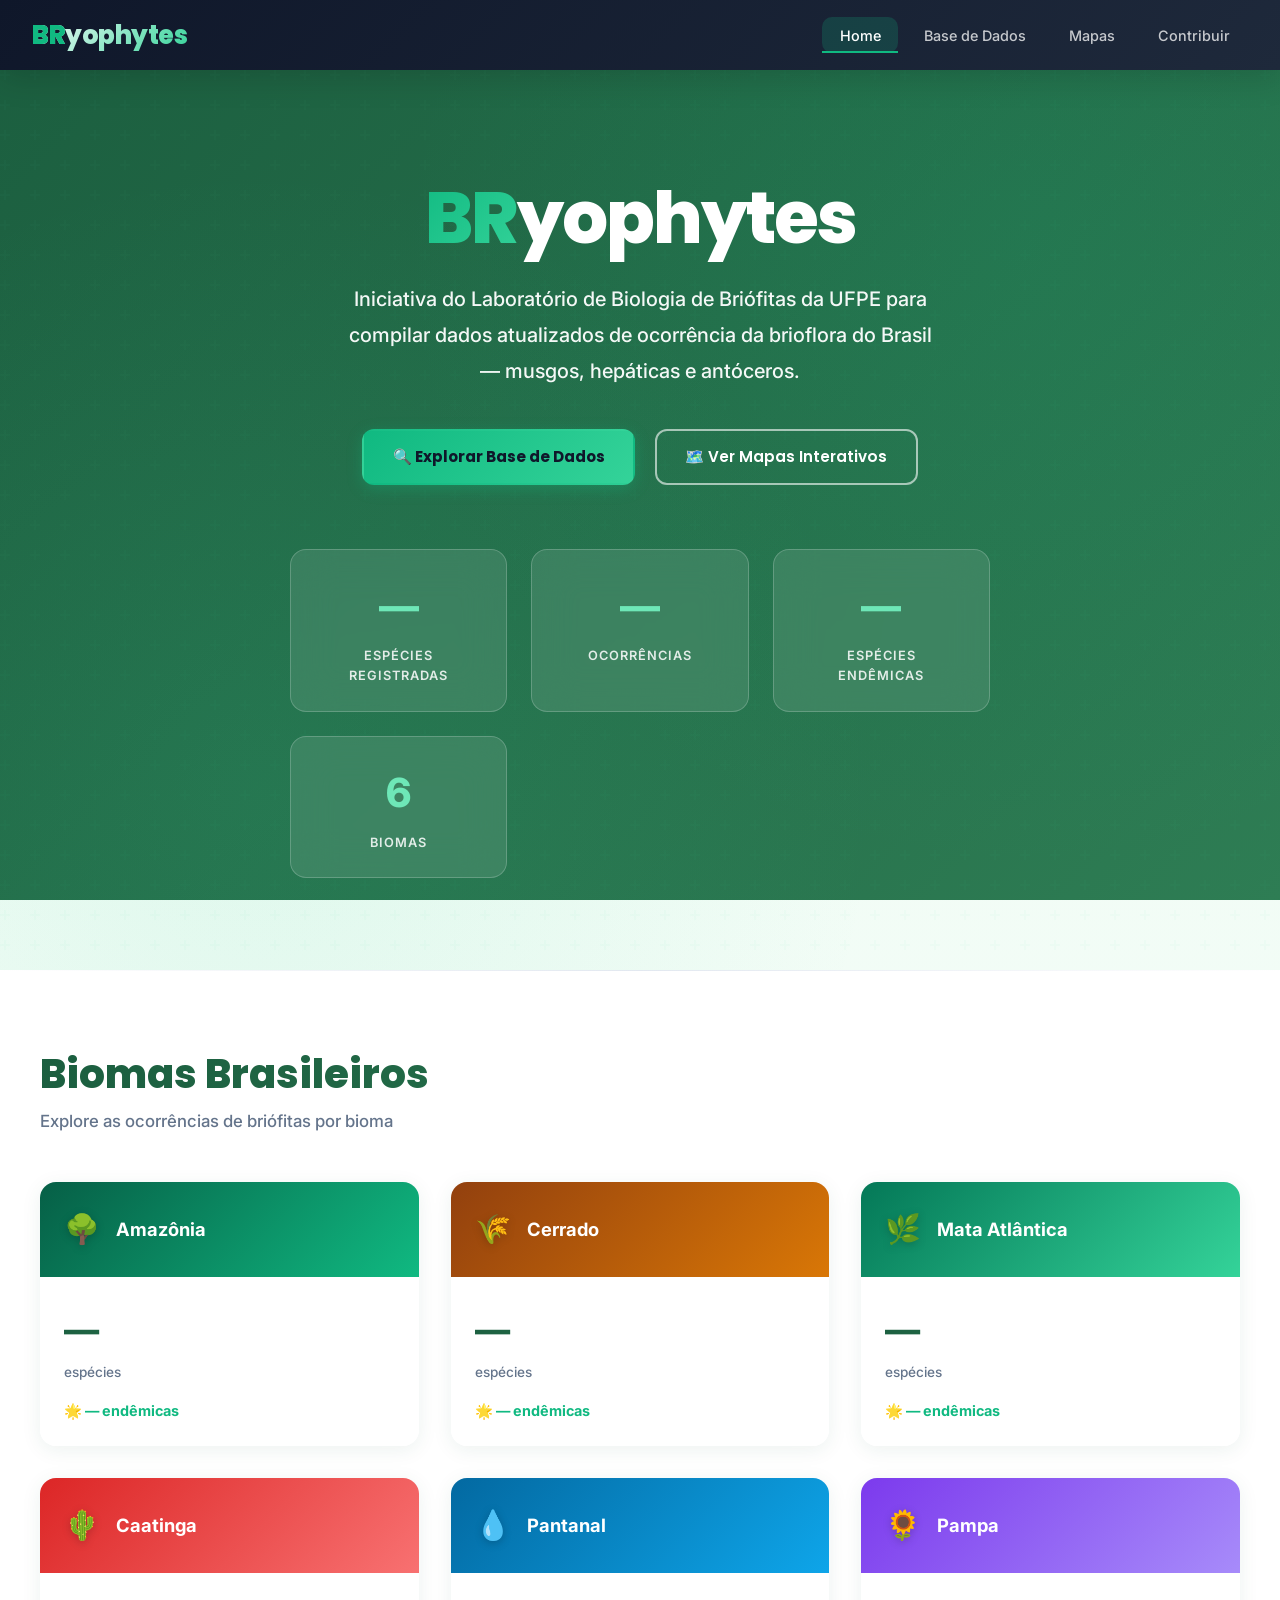
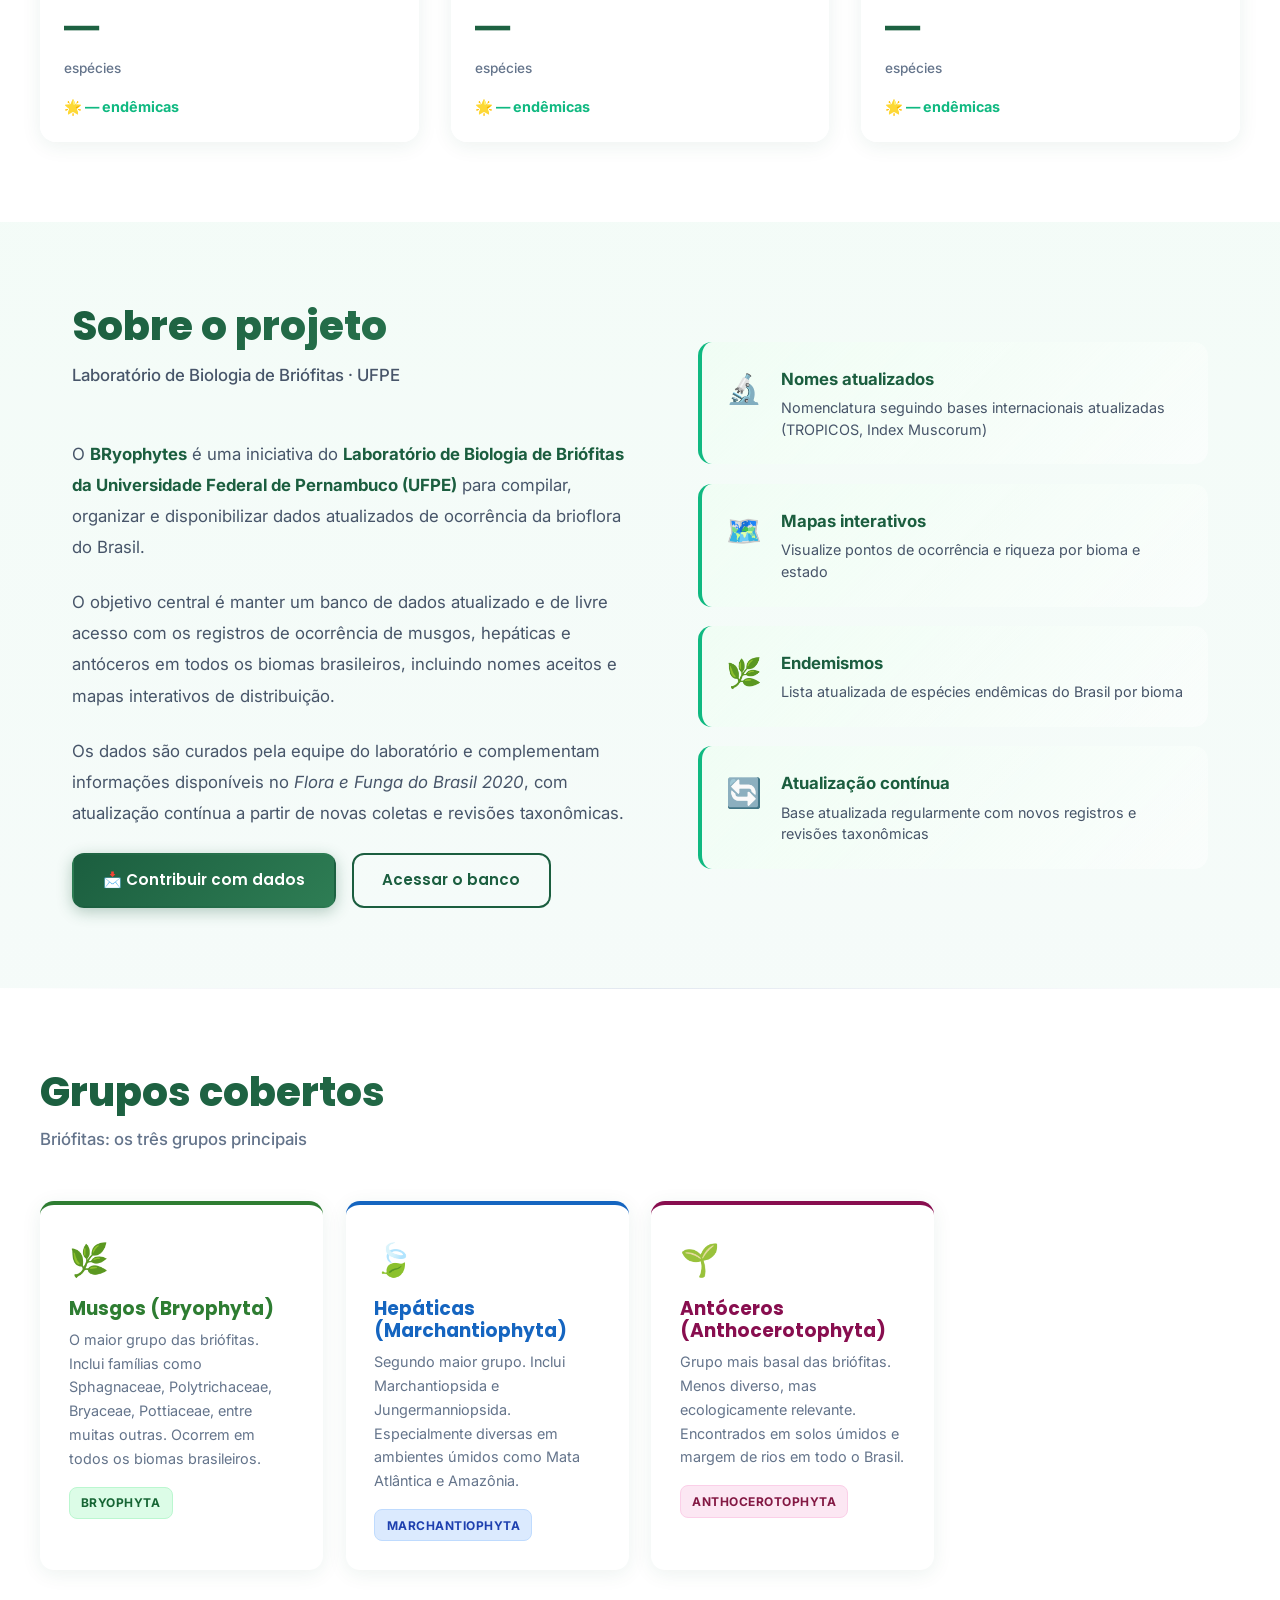
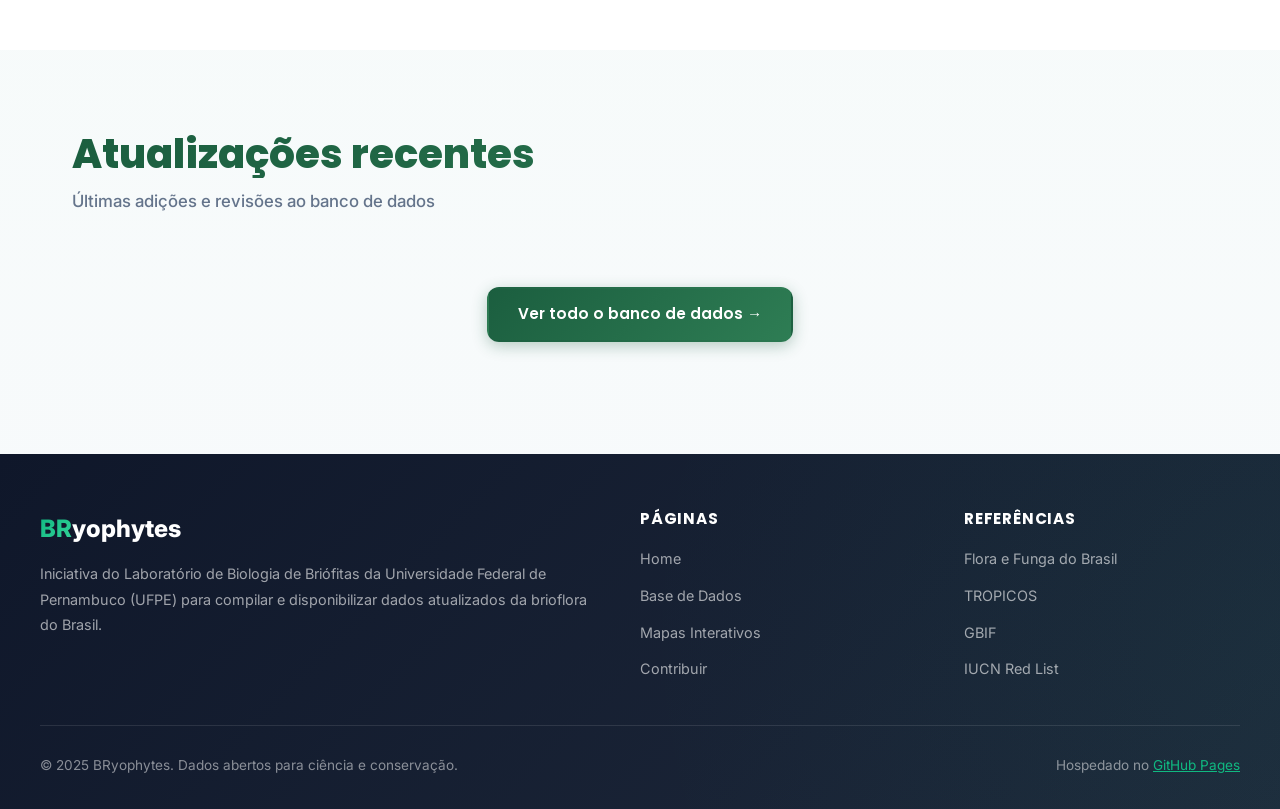
==== commit 500cf5da: "update branch" ====
--- a/index.html
+++ b/index.html
@@ -24,11 +24,6 @@
     </ul>
 </nav>
 
-<!-- NOTIFICAÇÃO DE ATUALIZAÇÃO -->
-<div id="update-notification" style="display:none; position:fixed; top:60px; left:50%; transform:translateX(-50%); background:#4CAF50; color:white; padding:1rem 2rem; border-radius:8px; box-shadow:0 4px 12px rgba(0,0,0,0.2); z-index:9999; text-align:center;">
-    🔄 Novos dados disponíveis! <button onclick="location.reload()" style="background:#2e7d32; color:white; border:none; padding:0.3rem 0.8rem; border-radius:4px; cursor:pointer; margin-left:1rem;">Recarregar</button>
-</div>
-
 <!-- HERO -->
 <section class="hero">
     <div class="hero-content">
@@ -80,8 +75,8 @@
                 <h2 class="section-title">Sobre o projeto</h2>
                 <p class="section-sub">Laboratório de Biologia de Briófitas · UFPE</p>
             </div>
-            <p>O <strong>BRyophytes</strong> é uma iniciativa do <strong>Laboratório de Biologia de Briófitas da Universidade Federal de Pernambuco (UFPE)</strong> para compilar, organizar e disponibilizar dados atualizados da brioflora do Brasil.</p>
-            <p>O objetivo central é manter um banco de dados atualizado e de livre acesso com os registros de ocorrência de musgos, hepáticas e antóceros em todos os biomas brasileiros, incluindo informações sobre endemismo, localidade geográfica e referências.</p>
+            <p>O <strong>BRyophytes</strong> é uma iniciativa do <strong>Laboratório de Biologia de Briófitas da Universidade Federal de Pernambuco (UFPE)</strong> para compilar, organizar e disponibilizar dados atualizados de ocorrência da brioflora do Brasil.</p>
+            <p>O objetivo central é manter um banco de dados atualizado e de livre acesso com os registros de ocorrência de musgos, hepáticas e antóceros em todos os biomas brasileiros, incluindo nomes aceitos e mapas interativos de distribuição.</p>
             <p>Os dados são curados pela equipe do laboratório e complementam informações disponíveis no <em>Flora e Funga do Brasil 2020</em>, com atualização contínua a partir de novas coletas e revisões taxonômicas.</p>
             <div style="margin-top:1.5rem; display:flex; gap:1rem; flex-wrap:wrap;">
                 <a href="contribute.html" class="btn btn-primary">📩 Contribuir com dados</a>
@@ -132,19 +127,19 @@
             <div style="background:white; border-radius:14px; padding:1.8rem; box-shadow:var(--shadow); border-top: 4px solid #2E7D32;">
                 <div style="font-size:2rem; margin-bottom:0.8rem;">🌿</div>
                 <h3 style="color:#2E7D32; margin-bottom:0.5rem;">Musgos (Bryophyta)</h3>
-                <p style="color:var(--muted); font-size:0.9rem; line-height:1.65;">O maior grupo das briófitas. Inclui famílias como Sphagnaceae, Polytrichaceae, Bryaceae, Pottiaceae, entre muitas outras.</p>
+                <p style="color:var(--muted); font-size:0.9rem; line-height:1.65;">O maior grupo das briófitas. Inclui famílias como Sphagnaceae, Polytrichaceae, Bryaceae, Pottiaceae, entre muitas outras. Ocorrem em todos os biomas brasileiros.</p>
                 <div style="margin-top:1rem;"><span class="badge badge-bryophyta">Bryophyta</span></div>
             </div>
             <div style="background:white; border-radius:14px; padding:1.8rem; box-shadow:var(--shadow); border-top: 4px solid #1565C0;">
                 <div style="font-size:2rem; margin-bottom:0.8rem;">🍃</div>
                 <h3 style="color:#1565C0; margin-bottom:0.5rem;">Hepáticas (Marchantiophyta)</h3>
-                <p style="color:var(--muted); font-size:0.9rem; line-height:1.65;">Segundo maior grupo. Inclui Marchantiopsida e Jungermanniopsida. Especialmente diversas em ambientes úmidos com sombra.</p>
+                <p style="color:var(--muted); font-size:0.9rem; line-height:1.65;">Segundo maior grupo. Inclui Marchantiopsida e Jungermanniopsida. Especialmente diversas em ambientes úmidos como Mata Atlântica e Amazônia.</p>
                 <div style="margin-top:1rem;"><span class="badge badge-marchantiophyta">Marchantiophyta</span></div>
             </div>
             <div style="background:white; border-radius:14px; padding:1.8rem; box-shadow:var(--shadow); border-top: 4px solid #880E4F;">
                 <div style="font-size:2rem; margin-bottom:0.8rem;">🌱</div>
                 <h3 style="color:#880E4F; margin-bottom:0.5rem;">Antóceros (Anthocerotophyta)</h3>
-                <p style="color:var(--muted); font-size:0.9rem; line-height:1.65;">Grupo mais basal das briófitas. Menos diverso, mas ecologicamente relevante. Encontrados em solos úmidos e margens de corpos d'água.</p>
+                <p style="color:var(--muted); font-size:0.9rem; line-height:1.65;">Grupo mais basal das briófitas. Menos diverso, mas ecologicamente relevante. Encontrados em solos úmidos e margem de rios em todo o Brasil.</p>
                 <div style="margin-top:1rem;"><span class="badge badge-anthocerotophyta">Anthocerotophyta</span></div>
             </div>
         </div>
@@ -199,39 +194,6 @@
 
 <script src="bryophytes_data.js"></script>
 <script>
-// ┌─────────────────────────────────────────────────────────────┐
-// │ SISTEMA DE DETECÇÃO AUTOMÁTICA DE ATUALIZAÇÕES DE DADOS    │
-// │ Verifica a cada 30 segundos se há novos dados disponíveis  │
-// └─────────────────────────────────────────────────────────────┘
-
-let lastVersion = localStorage.getItem('bryoVersion') || '0';
-
-function checkForUpdates() {
-    fetch('version.json?t=' + Date.now())
-        .then(r => r.json())
-        .then(data => {
-            if (data.version !== lastVersion) {
-                console.log(`📊 Atualização detectada: ${lastVersion} → ${data.version}`);
-                localStorage.setItem('bryoVersion', data.version);
-                document.getElementById('update-notification').style.display = 'block';
-                
-                // Auto-reload após 5 segundos
-                setTimeout(() => {
-                    location.reload();
-                }, 5000);
-            }
-        })
-        .catch(err => console.log('Verificação de atualização falhou (esperado offline)'));
-}
-
-// Verificar a cada 30 segundos
-setInterval(checkForUpdates, 30000);
-checkForUpdates(); // Verificação inicial
-
-// ┌─────────────────────────────────────────────────────────────┐
-// │ RESTO DO CÓDIGO DA PÁGINA (index.html)                     │
-// └─────────────────────────────────────────────────────────────┘
-
 // Toggle mobile menu
 function toggleMenu() {
     document.getElementById('nav-menu').classList.toggle('open');
@@ -317,6 +279,74 @@
         });
     }
 })();
+
+// Auto-update detection system
+(function initAutoUpdate() {
+    const VERSION_URL = 'version.json';
+    const CHECK_INTERVAL = 30000; // 30 seconds
+    const STORAGE_KEY = 'bryophytes_version';
+
+    function checkForUpdates() {
+        fetch(VERSION_URL + '?t=' + Date.now())
+            .then(r => r.json())
+            .then(remote => {
+                const local = localStorage.getItem(STORAGE_KEY);
+                if (!local) {
+                    localStorage.setItem(STORAGE_KEY, JSON.stringify(remote));
+                    return;
+                }
+                const localData = JSON.parse(local);
+                if (remote.version !== localData.version || remote.lastUpdated !== localData.lastUpdated) {
+                    showUpdateNotification(remote);
+                }
+            })
+            .catch(err => console.log('Version check:', err.message));
+    }
+
+    function showUpdateNotification(remote) {
+        const notif = document.createElement('div');
+        notif.id = 'update-notification';
+        notif.style.cssText = 'position:fixed; bottom:20px; right:20px; background:#4CAF50; color:white; padding:1rem 1.5rem; border-radius:10px; box-shadow:0 4px 12px rgba(0,0,0,0.3); z-index:9999; font-family:var(--font); animation: slideIn 0.3s ease;';
+        notif.innerHTML = `
+            <div style="display:flex; align-items:center; gap:0.8rem;">
+                <span style="font-size:1.3rem;">🔄</span>
+                <div>
+                    <strong>Nova versão disponível!</strong>
+                    <div style="font-size:0.85rem; opacity:0.9;">Recarregando em <span id="countdown">5</span>s...</div>
+                </div>
+            </div>
+        `;
+        document.body.appendChild(notif);
+
+        let count = 5;
+        const countdownEl = document.getElementById('countdown');
+        const timer = setInterval(() => {
+            count--;
+            if (countdownEl) countdownEl.textContent = count;
+            if (count <= 0) {
+                clearInterval(timer);
+                localStorage.setItem(STORAGE_KEY, JSON.stringify(remote));
+                window.location.reload();
+            }
+        }, 1000);
+    }
+
+    // Add animation style
+    const style = document.createElement('style');
+    style.textContent = `
+        @keyframes slideIn {
+            from { transform: translateX(100%); opacity: 0; }
+            to { transform: translateX(0); opacity: 1; }
+        }
+    `;
+    document.head.appendChild(style);
+
+    // Initial check
+    checkForUpdates();
+    
+    // Periodic checks
+    setInterval(checkForUpdates, CHECK_INTERVAL);
+})();
 </script>
 </body>
 </html>
